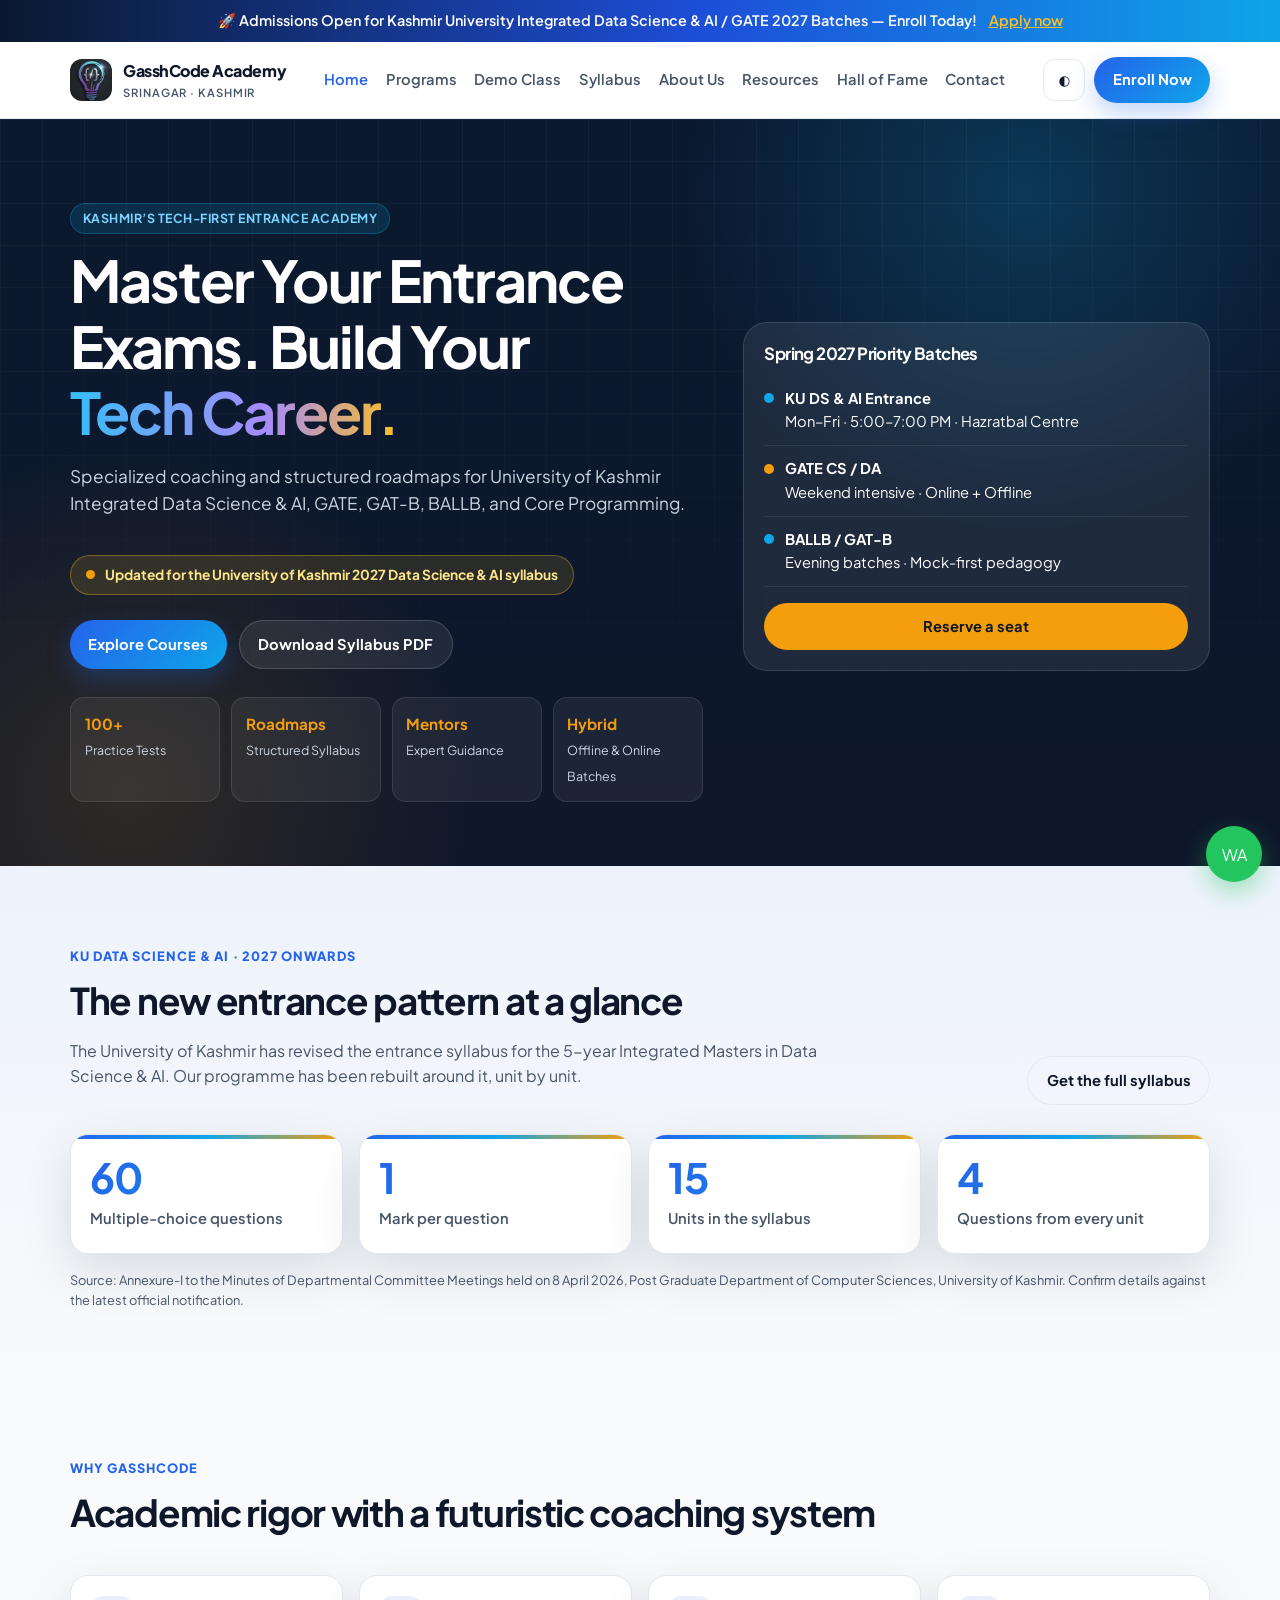
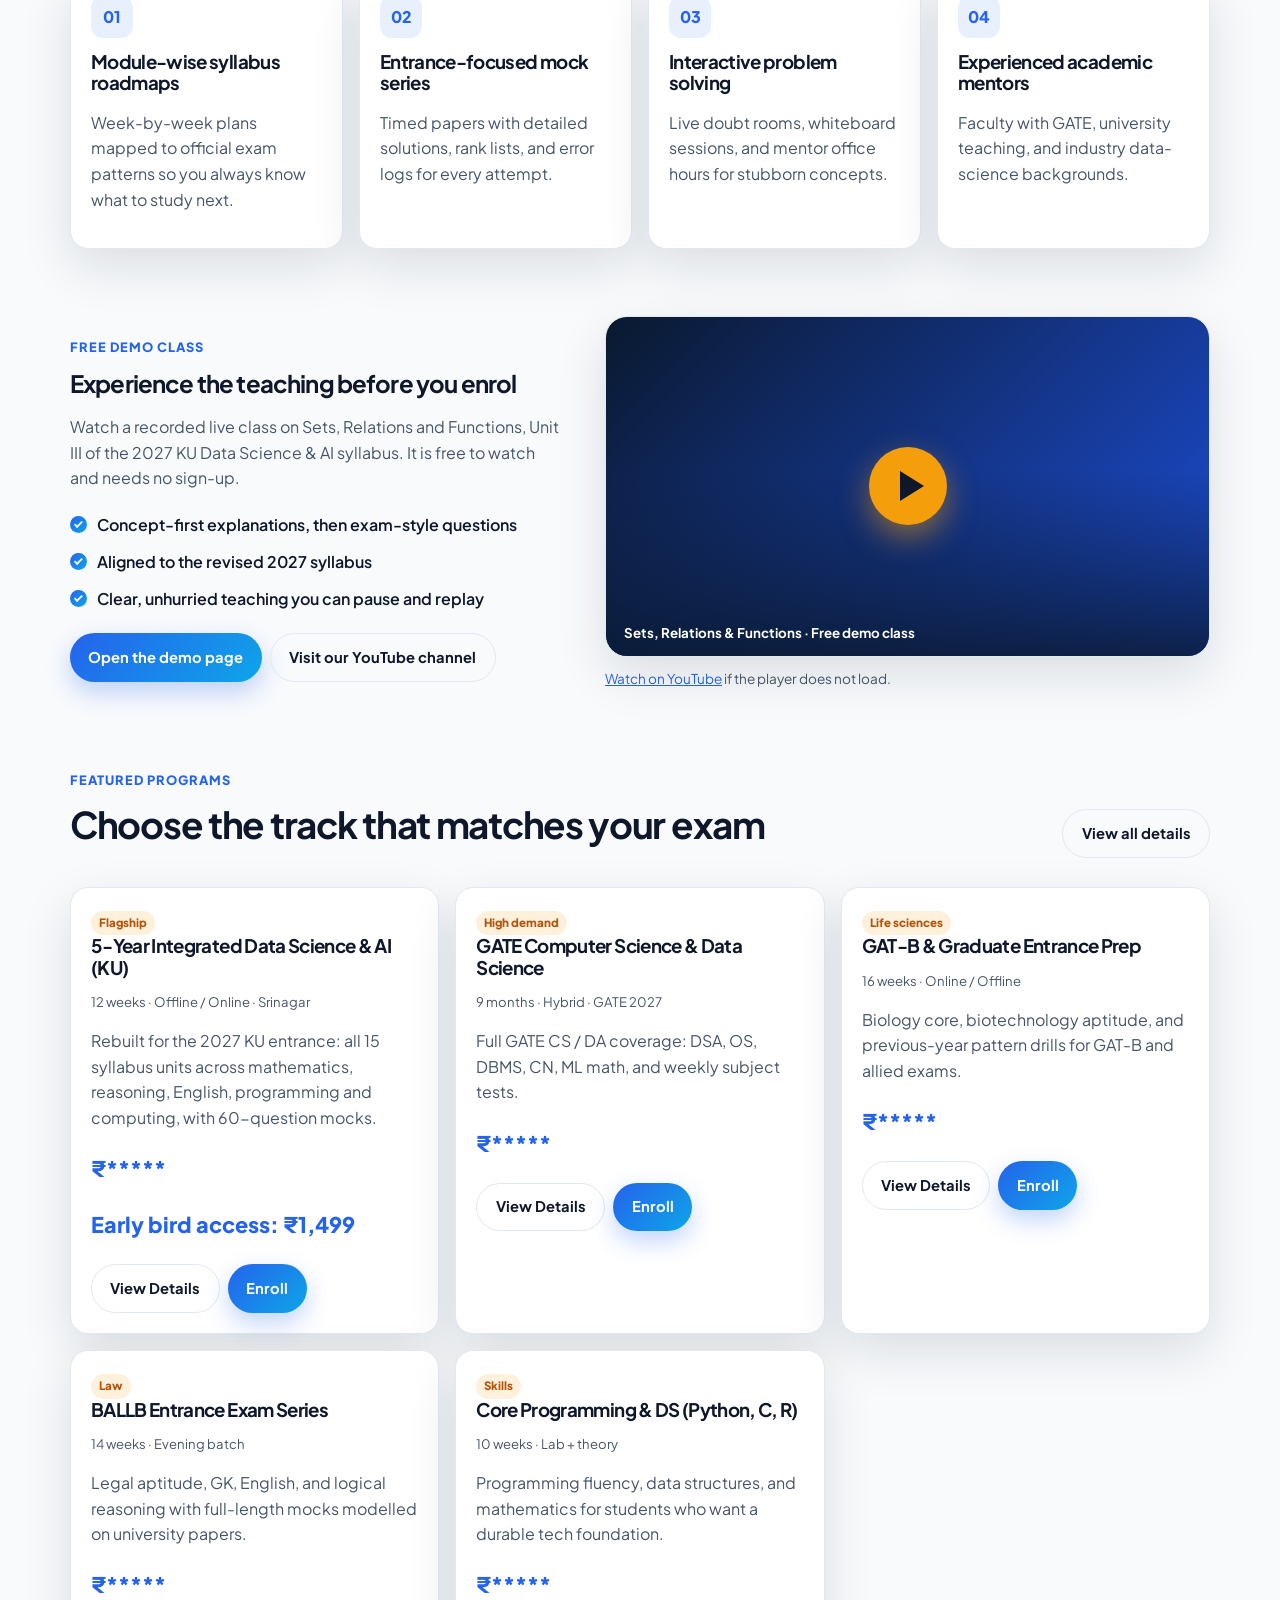
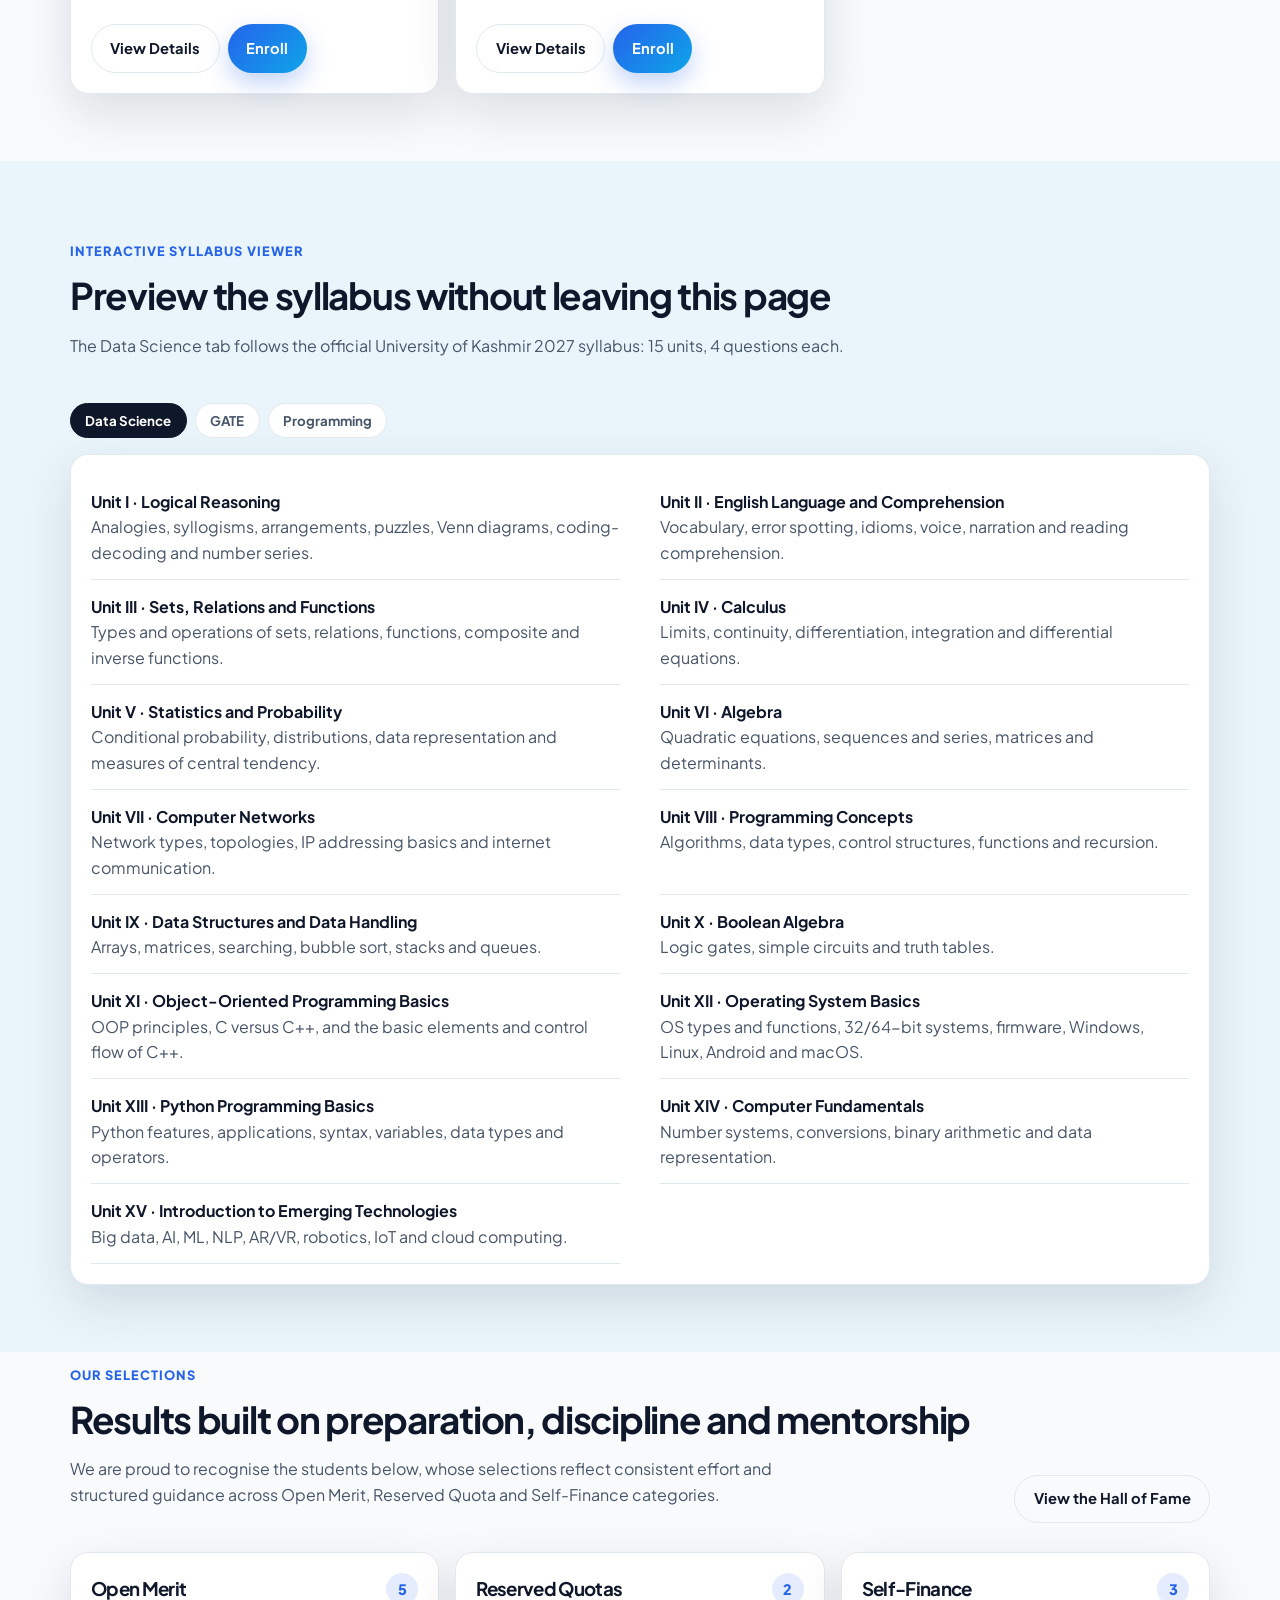
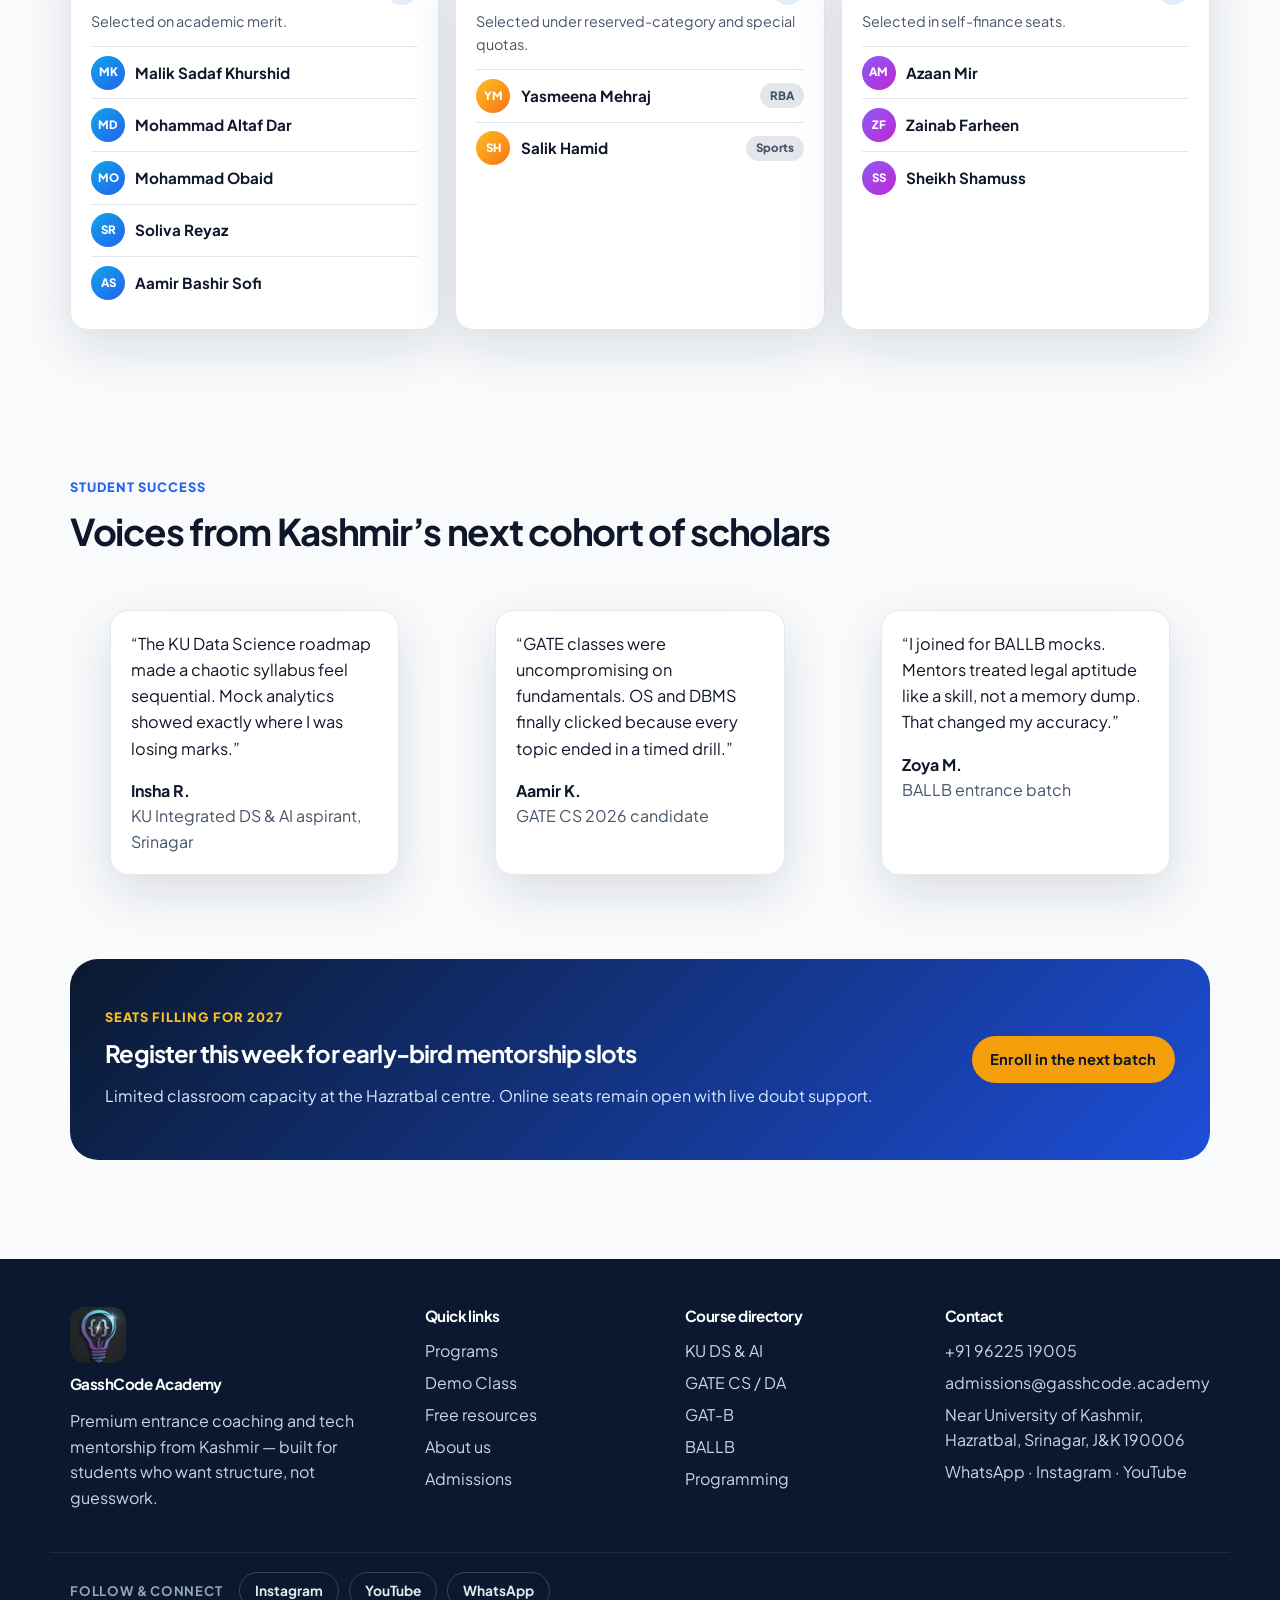
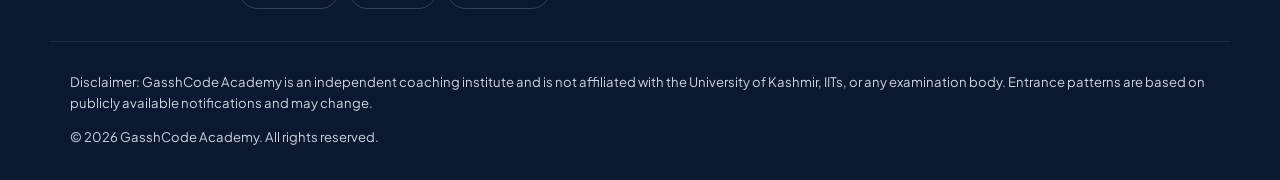
==== index.html @ 1c400973 "Add static site and Wrangler deployment config Co-authored-by: Copilot <223556219+Copilot@users.nore" ====
<!DOCTYPE html>
<html lang="en">
<head>
  <meta charset="UTF-8">
  <meta name="viewport" content="width=device-width, initial-scale=1.0">
  <title>GasshCode Academy | Kashmir Entrance Coaching & Tech Mentorship</title>
  <meta name="description" content="Premium coaching in Kashmir for University of Kashmir Integrated Data Science & AI, GATE, GAT-B, BALLB, and core programming. Mock tests, roadmaps, and expert mentorship.">
  <meta name="keywords" content="GasshCode Academy, Kashmir University Data Science AI, GATE coaching Kashmir, GAT-B, BALLB, Python, Srinagar coaching">
  <meta property="og:title" content="GasshCode Academy — Master Your Entrance Exams">
  <meta property="og:description" content="Specialized coaching and structured roadmaps for KU Integrated Data Science & AI, GATE, GAT-B, BALLB, and core programming.">
  <meta property="og:type" content="website">
  <meta property="og:image" content="assets/logo-full.jpg">
  <meta name="theme-color" content="#0F172A">
  <link rel="icon" href="assets/favicon.ico" sizes="any">
  <link rel="icon" href="assets/favicon.png" type="image/png">
  <link rel="apple-touch-icon" href="assets/apple-touch-icon.png">
  <link rel="preconnect" href="https://fonts.googleapis.com">
  <link rel="preconnect" href="https://fonts.gstatic.com" crossorigin>
  <link href="https://fonts.googleapis.com/css2?family=Plus+Jakarta+Sans:wght@400;500;600;700;800&display=swap" rel="stylesheet">
  <link rel="stylesheet" href="css/styles.css">
  <link rel="stylesheet" href="css/hall-of-fame.css">
</head>
<body>
  <a class="skip-link" href="#main">Skip to content</a>
  <div class="announce" role="status">🚀 Admissions Open for Kashmir University Integrated Data Science &amp; AI / GATE 2027 Batches — Enroll Today! <a href="contact.html">Apply now</a></div>
  <header class="header">
    <div class="nav-wrap">
      <a class="brand" href="index.html" aria-label="GasshCode Academy home">
        <img src="assets/logo.png" alt="GasshCode Academy logo — light through logic" width="42" height="42">
        <div>GasshCode Academy<span>Srinagar · Kashmir</span></div>
      </a>
      <nav class="nav" aria-label="Primary">
        <a class="active" href="index.html">Home</a>
        <a href="courses.html">Programs</a>
        <a href="demo.html">Demo Class</a>
        <a href="index.html#syllabus">Syllabus</a>
        <a href="about.html">About Us</a>
        <a href="resources.html">Resources</a>
        <a href="hall-of-fame.html">Hall of Fame</a>
        <a href="contact.html">Contact</a>
      </nav>
      <div class="nav-cta">
        <button class="icon-btn" id="theme-toggle" type="button" aria-label="Toggle dark theme">◐</button>
        <a class="btn btn-secondary" href="resources.html#mock">Free Mock Test</a>
        <a class="btn btn-primary" href="contact.html">Enroll Now</a>
        <button class="icon-btn menu-toggle" id="menu-toggle" type="button" aria-label="Open menu" aria-expanded="false">☰</button>
      </div>
    </div>
  </header>

  <main id="main">
    <section class="hero">
      <div class="container hero-grid">
        <div>
          <p class="eyebrow">Kashmir’s tech-first entrance academy</p>
          <h1>Master Your Entrance Exams. Build Your <span class="grad">Tech Career.</span></h1>
          <p class="lead">Specialized coaching and structured roadmaps for University of Kashmir Integrated Data Science &amp; AI, GATE, GAT-B, BALLB, and Core Programming.</p>
          <p class="hero-note"><span class="pulse" aria-hidden="true"></span>Updated for the University of Kashmir 2027 Data Science &amp; AI syllabus</p>
          <div class="hero-actions">
            <a class="btn btn-primary" href="courses.html">Explore Courses</a>
            <a class="btn btn-ghost" href="resources/ku-dsai-syllabus.html" data-open-lead data-syllabus-href="resources/ku-dsai-syllabus.html">Download Syllabus PDF</a>
          </div>
          <div class="stats" aria-label="Trust badges">
            <div class="stat"><strong>100+</strong><span>Practice Tests</span></div>
            <div class="stat"><strong>Roadmaps</strong><span>Structured Syllabus</span></div>
            <div class="stat"><strong>Mentors</strong><span>Expert Guidance</span></div>
            <div class="stat"><strong>Hybrid</strong><span>Offline &amp; Online Batches</span></div>
          </div>
        </div>
        <aside class="hero-card" aria-label="Upcoming batches">
          <h3>Spring 2027 Priority Batches</h3>
          <ul class="roadmap-list">
            <li><span class="dot"></span><span><strong>KU DS &amp; AI Entrance</strong><br>Mon–Fri · 5:00–7:00 PM · Hazratbal Centre</span></li>
            <li><span class="dot" style="background:#f59e0b"></span><span><strong>GATE CS / DA</strong><br>Weekend intensive · Online + Offline</span></li>
            <li><span class="dot"></span><span><strong>BALLB / GAT-B</strong><br>Evening batches · Mock-first pedagogy</span></li>
          </ul>
          <a class="btn btn-amber" href="contact.html" style="width:100%;margin-top:1rem">Reserve a seat</a>
        </aside>
      </div>
    </section>

    <section class="section pattern" id="pattern">
      <div class="container">
        <div class="section-head">
          <div>
            <p class="kicker">KU Data Science &amp; AI · 2027 onwards</p>
            <h2>The new entrance pattern at a glance</h2>
            <p class="muted" style="max-width:64ch">The University of Kashmir has revised the entrance syllabus for the 5-year Integrated Masters in Data Science &amp; AI. Our programme has been rebuilt around it, unit by unit.</p>
          </div>
          <a class="btn btn-secondary" href="resources/ku-dsai-syllabus.html" data-open-lead>Get the full syllabus</a>
        </div>
        <div class="pattern-grid">
          <div class="pattern-tile"><strong>60</strong><span>Multiple-choice questions</span></div>
          <div class="pattern-tile"><strong>1</strong><span>Mark per question</span></div>
          <div class="pattern-tile"><strong>15</strong><span>Units in the syllabus</span></div>
          <div class="pattern-tile"><strong>4</strong><span>Questions from every unit</span></div>
        </div>
        <p class="source-note">Source: Annexure-I to the Minutes of Departmental Committee Meetings held on 8 April 2026, Post Graduate Department of Computer Sciences, University of Kashmir. Confirm details against the latest official notification.</p>
      </div>
    </section>

    <section class="section" id="why">
      <div class="container">
        <div class="section-head">
          <div>
            <p class="kicker">Why GasshCode</p>
            <h2>Academic rigor with a futuristic coaching system</h2>
          </div>
        </div>
        <div class="grid-4">
          <article class="card">
            <div class="feature-icon">01</div>
            <h3>Module-wise syllabus roadmaps</h3>
            <p class="muted">Week-by-week plans mapped to official exam patterns so you always know what to study next.</p>
          </article>
          <article class="card">
            <div class="feature-icon">02</div>
            <h3>Entrance-focused mock series</h3>
            <p class="muted">Timed papers with detailed solutions, rank lists, and error logs for every attempt.</p>
          </article>
          <article class="card">
            <div class="feature-icon">03</div>
            <h3>Interactive problem solving</h3>
            <p class="muted">Live doubt rooms, whiteboard sessions, and mentor office hours for stubborn concepts.</p>
          </article>
          <article class="card">
            <div class="feature-icon">04</div>
            <h3>Experienced academic mentors</h3>
            <p class="muted">Faculty with GATE, university teaching, and industry data-science backgrounds.</p>
          </article>
        </div>
      </div>
    </section>

    <section class="section" id="demo" style="padding-top:0">
      <div class="container video-grid">
        <div>
          <p class="kicker">Free demo class</p>
          <h2>Experience the teaching before you enrol</h2>
          <p class="muted">Watch a recorded live class on Sets, Relations and Functions, Unit III of the 2027 KU Data Science &amp; AI syllabus. It is free to watch and needs no sign-up.</p>
          <ul class="check-list">
            <li>Concept-first explanations, then exam-style questions</li>
            <li>Aligned to the revised 2027 syllabus</li>
            <li>Clear, unhurried teaching you can pause and replay</li>
          </ul>
          <div class="card-actions">
            <a class="btn btn-primary" href="demo.html">Open the demo page</a>
            <a class="btn btn-secondary" href="https://www.youtube.com/@GASSHCODE" target="_blank" rel="noopener noreferrer">Visit our YouTube channel</a>
          </div>
        </div>
        <div>
          <button class="yt-facade" type="button" data-yt-id="zGjK6Fe2YcE" aria-label="Play demo class video: Sets, Relations and Functions">
            <img src="https://i.ytimg.com/vi/zGjK6Fe2YcE/hqdefault.jpg" alt="" loading="lazy" width="480" height="360" onerror="this.remove()">
            <span class="yt-play" aria-hidden="true"></span>
            <span class="yt-caption">Sets, Relations &amp; Functions · Free demo class</span>
          </button>
          <p class="muted demo-fallback"><a href="https://www.youtube.com/watch?v=zGjK6Fe2YcE" target="_blank" rel="noopener noreferrer">Watch on YouTube</a> if the player does not load.</p>
        </div>
      </div>
    </section>

    <section class="section" id="programs" style="padding-top:0">
      <div class="container">
        <div class="section-head">
          <div>
            <p class="kicker">Featured programs</p>
            <h2>Choose the track that matches your exam</h2>
          </div>
          <a class="btn btn-secondary" href="courses.html">View all details</a>
        </div>
        <div class="course-grid">
          <article class="card">
            <span class="badge">Flagship</span>
            <h3>5-Year Integrated Data Science &amp; AI (KU)</h3>
            <div class="meta-row">12 weeks · Offline / Online · Srinagar</div>
            <p class="muted">Rebuilt for the 2027 KU entrance: all 15 syllabus units across mathematics, reasoning, English, programming and computing, with 60-question mocks.</p>
            <p class="price">₹*****</p>
            <p class="price">Early bird access: ₹1,499</p>
            <div class="card-actions">
              <a class="btn btn-secondary" href="courses.html#ku-dsai">View Details</a>
              <a class="btn btn-primary" href="contact.html">Enroll</a>
            </div>
          </article>
          <article class="card">
            <span class="badge">High demand</span>
            <h3>GATE Computer Science &amp; Data Science</h3>
            <div class="meta-row">9 months · Hybrid · GATE 2027</div>
            <p class="muted">Full GATE CS / DA coverage: DSA, OS, DBMS, CN, ML math, and weekly subject tests.</p>
            <p class="price">₹*****</p>
            <div class="card-actions">
              <a class="btn btn-secondary" href="courses.html#gate">View Details</a>
              <a class="btn btn-primary" href="contact.html">Enroll</a>
            </div>
          </article>
          <article class="card">
            <span class="badge">Life sciences</span>
            <h3>GAT-B &amp; Graduate Entrance Prep</h3>
            <div class="meta-row">16 weeks · Online / Offline</div>
            <p class="muted">Biology core, biotechnology aptitude, and previous-year pattern drills for GAT-B and allied exams.</p>
            <p class="price">₹*****</p>
            <div class="card-actions">
              <a class="btn btn-secondary" href="courses.html#gatb">View Details</a>
              <a class="btn btn-primary" href="contact.html">Enroll</a>
            </div>
          </article>
          <article class="card">
            <span class="badge">Law</span>
            <h3>BALLB Entrance Exam Series</h3>
            <div class="meta-row">14 weeks · Evening batch</div>
            <p class="muted">Legal aptitude, GK, English, and logical reasoning with full-length mocks modelled on university papers.</p>
            <p class="price">₹*****</p>
            <div class="card-actions">
              <a class="btn btn-secondary" href="courses.html#ballb">View Details</a>
              <a class="btn btn-primary" href="contact.html">Enroll</a>
            </div>
          </article>
          <article class="card">
            <span class="badge">Skills</span>
            <h3>Core Programming &amp; DS (Python, C, R)</h3>
            <div class="meta-row">10 weeks · Lab + theory</div>
            <p class="muted">Programming fluency, data structures, and mathematics for students who want a durable tech foundation.</p>
            <p class="price">₹*****</p>
            <div class="card-actions">
              <a class="btn btn-secondary" href="courses.html#programming">View Details</a>
              <a class="btn btn-primary" href="contact.html">Enroll</a>
            </div>
          </article>
        </div>
      </div>
    </section>

    <section class="section" id="syllabus" style="background:color-mix(in srgb, var(--cyan) 6%, var(--bg))">
      <div class="container">
        <div class="section-head">
          <div>
            <p class="kicker">Interactive syllabus viewer</p>
            <h2>Preview the syllabus without leaving this page</h2>
            <p class="muted">The Data Science tab follows the official University of Kashmir 2027 syllabus: 15 units, 4 questions each.</p>
          </div>
        </div>
        <div class="tabs" role="tablist" data-group="home-syllabus" aria-label="Syllabus filters">
          <button class="tab" type="button" role="tab" aria-selected="true" aria-controls="panel-ds">Data Science</button>
          <button class="tab" type="button" role="tab" aria-selected="false" aria-controls="panel-gate">GATE</button>
          <button class="tab" type="button" role="tab" aria-selected="false" aria-controls="panel-prog">Programming</button>
        </div>
        <div class="card">
          <div id="panel-ds" class="syllabus-panel units-2col active" data-panel-group="home-syllabus">
            <div class="module"><strong>Unit I · Logical Reasoning</strong><span class="muted">Analogies, syllogisms, arrangements, puzzles, Venn diagrams, coding-decoding and number series.</span></div>
            <div class="module"><strong>Unit II · English Language and Comprehension</strong><span class="muted">Vocabulary, error spotting, idioms, voice, narration and reading comprehension.</span></div>
            <div class="module"><strong>Unit III · Sets, Relations and Functions</strong><span class="muted">Types and operations of sets, relations, functions, composite and inverse functions.</span></div>
            <div class="module"><strong>Unit IV · Calculus</strong><span class="muted">Limits, continuity, differentiation, integration and differential equations.</span></div>
            <div class="module"><strong>Unit V · Statistics and Probability</strong><span class="muted">Conditional probability, distributions, data representation and measures of central tendency.</span></div>
            <div class="module"><strong>Unit VI · Algebra</strong><span class="muted">Quadratic equations, sequences and series, matrices and determinants.</span></div>
            <div class="module"><strong>Unit VII · Computer Networks</strong><span class="muted">Network types, topologies, IP addressing basics and internet communication.</span></div>
            <div class="module"><strong>Unit VIII · Programming Concepts</strong><span class="muted">Algorithms, data types, control structures, functions and recursion.</span></div>
            <div class="module"><strong>Unit IX · Data Structures and Data Handling</strong><span class="muted">Arrays, matrices, searching, bubble sort, stacks and queues.</span></div>
            <div class="module"><strong>Unit X · Boolean Algebra</strong><span class="muted">Logic gates, simple circuits and truth tables.</span></div>
            <div class="module"><strong>Unit XI · Object-Oriented Programming Basics</strong><span class="muted">OOP principles, C versus C++, and the basic elements and control flow of C++.</span></div>
            <div class="module"><strong>Unit XII · Operating System Basics</strong><span class="muted">OS types and functions, 32/64-bit systems, firmware, Windows, Linux, Android and macOS.</span></div>
            <div class="module"><strong>Unit XIII · Python Programming Basics</strong><span class="muted">Python features, applications, syntax, variables, data types and operators.</span></div>
            <div class="module"><strong>Unit XIV · Computer Fundamentals</strong><span class="muted">Number systems, conversions, binary arithmetic and data representation.</span></div>
            <div class="module"><strong>Unit XV · Introduction to Emerging Technologies</strong><span class="muted">Big data, AI, ML, NLP, AR/VR, robotics, IoT and cloud computing.</span></div>
          </div>
          <div id="panel-gate" class="syllabus-panel" data-panel-group="home-syllabus">
            <div class="module"><strong>Engineering mathematics</strong><span class="muted">Linear algebra, calculus, probability, discrete mathematics.</span></div>
            <div class="module"><strong>Core CS</strong><span class="muted">DSA, algorithms, OS, DBMS, computer networks, TOC, COA.</span></div>
            <div class="module"><strong>Data science track</strong><span class="muted">ML foundations, Python, statistics for GATE DA.</span></div>
            <div class="module"><strong>Test cadence</strong><span class="muted">Weekly subject tests + monthly full-length GATE mocks.</span></div>
          </div>
          <div id="panel-prog" class="syllabus-panel" data-panel-group="home-syllabus">
            <div class="module"><strong>Python &amp; R</strong><span class="muted">Syntax, data frames, visualization, and scripting habits.</span></div>
            <div class="module"><strong>C &amp; memory model</strong><span class="muted">Pointers, arrays, structs, and debugging discipline.</span></div>
            <div class="module"><strong>Data structures</strong><span class="muted">Arrays, linked lists, stacks, queues, trees, hashing, graphs.</span></div>
            <div class="module"><strong>Mathematics for coding</strong><span class="muted">Complexity, combinatorics, and problem-pattern recognition.</span></div>
          </div>
        </div>
      </div>
    </section>

    <section class="section" id="selections" style="padding-top:0">
      <div class="container">
        <div class="section-head">
          <div>
            <p class="kicker">Our selections</p>
            <h2>Results built on preparation, discipline and mentorship</h2>
            <p class="muted" style="max-width:62ch">We are proud to recognise the students below, whose selections reflect consistent effort and structured guidance across Open Merit, Reserved Quota and Self-Finance categories.</p>
          </div>
          <a class="btn btn-secondary" href="hall-of-fame.html">View the Hall of Fame</a>
        </div>
        <div class="grid-3">
          <article class="card sel-group">
            <div class="sel-head"><h3>Open Merit</h3><span class="sel-count">5</span></div>
            <p class="muted">Selected on academic merit.</p>
            <ul class="sel-list">
              <li class="sel-item"><span class="hof-avatar hof-open sel-avatar" aria-hidden="true">MK</span><span class="sel-name">Malik Sadaf Khurshid</span></li>
              <li class="sel-item"><span class="hof-avatar hof-open sel-avatar" aria-hidden="true">MD</span><span class="sel-name">Mohammad Altaf Dar</span></li>
              <li class="sel-item"><span class="hof-avatar hof-open sel-avatar" aria-hidden="true">MO</span><span class="sel-name">Mohammad Obaid</span></li>
              <li class="sel-item"><span class="hof-avatar hof-open sel-avatar" aria-hidden="true">SR</span><span class="sel-name">Soliva Reyaz</span></li>
              <li class="sel-item"><span class="hof-avatar hof-open sel-avatar" aria-hidden="true">AS</span><span class="sel-name">Aamir Bashir Sofi</span></li>
            </ul>
          </article>
          <article class="card sel-group">
            <div class="sel-head"><h3>Reserved Quotas</h3><span class="sel-count">2</span></div>
            <p class="muted">Selected under reserved-category and special quotas.</p>
            <ul class="sel-list">
              <li class="sel-item"><span class="hof-avatar hof-reserved sel-avatar" aria-hidden="true">YM</span><span class="sel-name">Yasmeena Mehraj</span><span class="hof-badge hof-badge-quota">RBA</span></li>
              <li class="sel-item"><span class="hof-avatar hof-reserved sel-avatar" aria-hidden="true">SH</span><span class="sel-name">Salik Hamid</span><span class="hof-badge hof-badge-quota">Sports</span></li>
            </ul>
          </article>
          <article class="card sel-group">
            <div class="sel-head"><h3>Self-Finance</h3><span class="sel-count">3</span></div>
            <p class="muted">Selected in self-finance seats.</p>
            <ul class="sel-list">
              <li class="sel-item"><span class="hof-avatar hof-self sel-avatar" aria-hidden="true">AM</span><span class="sel-name">Azaan Mir</span></li>
              <li class="sel-item"><span class="hof-avatar hof-self sel-avatar" aria-hidden="true">ZF</span><span class="sel-name">Zainab Farheen</span></li>
              <li class="sel-item"><span class="hof-avatar hof-self sel-avatar" aria-hidden="true">SS</span><span class="sel-name">Sheikh Shamuss</span></li>
            </ul>
          </article>
        </div>
      </div>
    </section>

    <section class="section">
      <div class="container">
        <div class="section-head">
          <div>
            <p class="kicker">Student success</p>
            <h2>Voices from Kashmir’s next cohort of scholars</h2>
          </div>
        </div>
        <div class="grid-3">
          <blockquote class="card testimonial">
            <p class="quote">“The KU Data Science roadmap made a chaotic syllabus feel sequential. Mock analytics showed exactly where I was losing marks.”</p>
            <footer><strong>Insha R.</strong><div class="muted">KU Integrated DS &amp; AI aspirant, Srinagar</div></footer>
          </blockquote>
          <blockquote class="card testimonial">
            <p class="quote">“GATE classes were uncompromising on fundamentals. OS and DBMS finally clicked because every topic ended in a timed drill.”</p>
            <footer><strong>Aamir K.</strong><div class="muted">GATE CS 2026 candidate</div></footer>
          </blockquote>
          <blockquote class="card testimonial">
            <p class="quote">“I joined for BALLB mocks. Mentors treated legal aptitude like a skill, not a memory dump. That changed my accuracy.”</p>
            <footer><strong>Zoya M.</strong><div class="muted">BALLB entrance batch</div></footer>
          </blockquote>
        </div>
      </div>
    </section>

    <section class="section" style="padding-top:0">
      <div class="container">
        <div class="cta-banner">
          <div>
            <p class="kicker" style="color:#fbbf24">Seats filling for 2027</p>
            <h2>Register this week for early-bird mentorship slots</h2>
            <p class="muted" style="color:#dbeafe">Limited classroom capacity at the Hazratbal centre. Online seats remain open with live doubt support.</p>
          </div>
          <a class="btn btn-amber" href="contact.html">Enroll in the next batch</a>
        </div>
      </div>
    </section>
  </main>

  <footer class="footer">
    <div class="container footer-grid">
      <div>
        <img class="footer-logo" src="assets/logo.png" alt="GasshCode Academy logo" width="56" height="56">
        <h3>GasshCode Academy</h3>
        <p>Premium entrance coaching and tech mentorship from Kashmir — built for students who want structure, not guesswork.</p>
      </div>
      <div>
        <h3>Quick links</h3>
        <ul>
          <li><a href="courses.html">Programs</a></li><li><a href="demo.html">Demo Class</a></li>
          <li><a href="resources.html">Free resources</a></li>
          <li><a href="about.html">About us</a></li>
          <li><a href="contact.html">Admissions</a></li>
        </ul>
      </div>
      <div>
        <h3>Course directory</h3>
        <ul>
          <li><a href="courses.html#ku-dsai">KU DS &amp; AI</a></li>
          <li><a href="courses.html#gate">GATE CS / DA</a></li>
          <li><a href="courses.html#gatb">GAT-B</a></li>
          <li><a href="courses.html#ballb">BALLB</a></li>
          <li><a href="courses.html#programming">Programming</a></li>
        </ul>
      </div>
      <div>
        <h3>Contact</h3>
        <ul>
          <li><a href="tel:+919622519005">+91 96225 19005</a></li>
          <li><a href="mailto:admissions@gasshcode.academy">admissions@gasshcode.academy</a></li>
          <li>Near University of Kashmir, Hazratbal, Srinagar, J&amp;K 190006</li>
          <li><a href="https://wa.me/919622519005?text=Hi%20GasshCode%20Academy%2C%20I%20want%20to%20enquire%20about%20admissions" rel="noopener noreferrer">WhatsApp</a> · <a href="https://www.instagram.com/gaashcode_academy" target="_blank" rel="noopener noreferrer">Instagram</a> · <a href="https://www.youtube.com/@GASSHCODE" target="_blank" rel="noopener noreferrer">YouTube</a></li>
        </ul>
      </div>
    </div>
    <div class="container social-row" aria-label="GasshCode Academy on social media">
      <span class="social-label">Follow &amp; connect</span>
      <a class="social-link" href="https://www.instagram.com/gaashcode_academy" target="_blank" rel="noopener noreferrer">Instagram</a>
      <a class="social-link" href="https://www.youtube.com/@GASSHCODE" target="_blank" rel="noopener noreferrer">YouTube</a>
      <a class="social-link" href="https://wa.me/919622519005?text=Hi%20GasshCode%20Academy%2C%20I%20want%20to%20enquire%20about%20admissions" target="_blank" rel="noopener noreferrer">WhatsApp</a>
    </div>
    <div class="container legal">
      <p>Disclaimer: GasshCode Academy is an independent coaching institute and is not affiliated with the University of Kashmir, IITs, or any examination body. Entrance patterns are based on publicly available notifications and may change.</p>
      <p>© <span id="year"></span> GasshCode Academy. All rights reserved.</p>
    </div>
  </footer>

  <a class="wa-float" href="https://wa.me/919622519005?text=Hi%20GasshCode%20Academy%2C%20I%20want%20to%20enquire%20about%20admissions" target="_blank" rel="noopener noreferrer" aria-label="Chat on WhatsApp">WA</a>

  <div class="drawer" id="mobile-drawer" aria-hidden="true">
    <div class="drawer-panel" role="dialog" aria-label="Mobile navigation">
      <button class="icon-btn" id="drawer-close" type="button" aria-label="Close menu">✕</button>
      <a href="index.html">Home</a>
      <a href="courses.html">Programs</a>
      <a href="demo.html">Demo Class</a>
      <a href="index.html#syllabus">Syllabus</a>
      <a href="about.html">About Us</a>
      <a href="resources.html">Resources</a>
      <a href="hall-of-fame.html">Hall of Fame</a>
      <a href="contact.html">Contact</a>
      <a class="btn btn-secondary" href="resources.html#mock">Free Mock Test</a>
      <a class="btn btn-primary" href="contact.html">Enroll Now</a>
    </div>
  </div>

  <div class="modal" id="lead-modal" aria-hidden="true" role="dialog" aria-labelledby="lead-title">
    <div class="modal-card">
      <button class="close" id="modal-close" type="button" aria-label="Close lead form">×</button>
      <h2 id="lead-title">Get Free KU Data Science &amp; AI Entrance Study Guide</h2>
      <p class="muted">Share your details and we will send the syllabus roadmap plus a sample mock paper.</p>
      <form class="form" id="lead-form" data-validate-form>
        <div>
          <label for="lead-name">Name</label>
          <input id="lead-name" name="name" data-validate="text" autocomplete="name">
          <div class="error" data-error-for="lead-name"></div>
        </div>
        <div>
          <label for="lead-email">Email</label>
          <input id="lead-email" name="email" data-validate="email" autocomplete="email">
          <div class="error" data-error-for="lead-email"></div>
        </div>
        <div>
          <label for="lead-phone">WhatsApp number</label>
          <input id="lead-phone" name="phone" data-validate="phone" inputmode="tel" placeholder="9876543210">
          <div class="error" data-error-for="lead-phone"></div>
        </div>
        <button class="btn btn-primary" type="submit">Send my study guide</button>
        <p class="success-msg">Guide unlocked. Opening the syllabus next…</p>
      </form>
    </div>
  </div>
  <script src="js/main.js"></script>
</body>
</html>
---- css/styles.css ----
:root {
  --navy: #0f172a;
  --navy-deep: #0a192f;
  --navy-soft: #1e293b;
  --blue: #2563eb;
  --cyan: #0ea5e9;
  --amber: #f59e0b;
  --amber-soft: #fbbf24;
  --bg: #f8fafc;
  --bg-elevated: #ffffff;
  --text: #0f172a;
  --muted: #475569;
  --line: #e2e8f0;
  --success: #059669;
  --danger: #dc2626;
  --shadow: 0 18px 50px rgba(15, 23, 42, 0.12);
  --radius: 18px;
  --header-h: 76px;
  --announce-h: 42px;
  --font: "Plus Jakarta Sans", "Outfit", system-ui, sans-serif;
  --max: 1180px;
}

[data-theme="dark"] {
  --bg: #0b1220;
  --bg-elevated: #111827;
  --text: #f1f5f9;
  --muted: #94a3b8;
  --line: #1e293b;
  --shadow: 0 18px 50px rgba(0, 0, 0, 0.35);
}

*,
*::before,
*::after {
  box-sizing: border-box;
}

html {
  scroll-behavior: smooth;
}

body {
  margin: 0;
  font-family: var(--font);
  background: var(--bg);
  color: var(--text);
  line-height: 1.6;
}

img,
svg {
  max-width: 100%;
  display: block;
}

a {
  color: inherit;
  text-decoration: none;
}

button,
input,
select,
textarea {
  font-family: inherit;
}

.skip-link {
  position: absolute;
  left: -999px;
  top: 0;
  background: var(--amber);
  color: #0f172a;
  padding: 0.6rem 1rem;
  z-index: 10000;
}

.skip-link:focus {
  left: 1rem;
  top: 1rem;
}

.announce {
  min-height: var(--announce-h);
  background: linear-gradient(90deg, #0a192f, #1d4ed8 55%, #0ea5e9);
  color: #fff;
  display: flex;
  align-items: center;
  justify-content: center;
  gap: 0.75rem;
  font-size: 0.9rem;
  font-weight: 600;
  padding: 0.45rem 1rem;
  text-align: center;
}

.announce a {
  color: #fbbf24;
  text-decoration: underline;
}

.header {
  position: sticky;
  top: 0;
  z-index: 50;
  background: color-mix(in srgb, var(--bg-elevated) 88%, transparent);
  backdrop-filter: blur(16px);
  border-bottom: 1px solid var(--line);
}

.nav-wrap {
  max-width: var(--max);
  margin: 0 auto;
  min-height: var(--header-h);
  display: flex;
  align-items: center;
  justify-content: space-between;
  gap: 1rem;
  padding: 0 1.25rem;
}

.brand {
  display: flex;
  align-items: center;
  gap: 0.7rem;
  font-weight: 800;
  letter-spacing: -0.03em;
}

.brand img {
  width: 42px;
  height: 42px;
}

.brand span {
  display: block;
  font-size: 0.7rem;
  font-weight: 600;
  color: var(--muted);
  letter-spacing: 0.08em;
  text-transform: uppercase;
}

.nav {
  display: flex;
  align-items: center;
  gap: 1.1rem;
}

.nav a {
  font-size: 0.92rem;
  font-weight: 600;
  color: var(--muted);
}

.nav a:hover,
.nav a.active {
  color: var(--blue);
}

.nav-cta {
  display: flex;
  align-items: center;
  gap: 0.55rem;
}

.btn {
  display: inline-flex;
  align-items: center;
  justify-content: center;
  gap: 0.4rem;
  border: 0;
  cursor: pointer;
  border-radius: 999px;
  padding: 0.72rem 1.15rem;
  font-weight: 700;
  font-size: 0.92rem;
  transition: transform 0.15s ease, box-shadow 0.15s ease, background 0.15s ease;
}

.btn:hover {
  transform: translateY(-1px);
}

.btn-primary {
  background: linear-gradient(135deg, var(--blue), var(--cyan));
  color: #fff;
  box-shadow: 0 10px 24px rgba(37, 99, 235, 0.28);
}

.btn-secondary {
  background: transparent;
  color: var(--text);
  border: 1px solid var(--line);
}

.btn-amber {
  background: var(--amber);
  color: #0f172a;
}

.btn-ghost {
  background: rgba(255, 255, 255, 0.08);
  color: #fff;
  border: 1px solid rgba(255, 255, 255, 0.16);
}

.icon-btn {
  width: 42px;
  height: 42px;
  border-radius: 12px;
  border: 1px solid var(--line);
  background: var(--bg-elevated);
  color: var(--text);
  cursor: pointer;
}

.menu-toggle {
  display: none;
}

.container {
  max-width: var(--max);
  margin: 0 auto;
  padding: 0 1.25rem;
}

.hero {
  position: relative;
  overflow: hidden;
  background:
    radial-gradient(circle at 80% 10%, rgba(14, 165, 233, 0.22), transparent 28%),
    radial-gradient(circle at 10% 90%, rgba(245, 158, 11, 0.14), transparent 26%),
    linear-gradient(180deg, var(--navy-deep), var(--navy));
  color: #fff;
  padding: 4.5rem 0 4rem;
}

.hero::before {
  content: "";
  position: absolute;
  inset: 0;
  background-image:
    linear-gradient(rgba(255, 255, 255, 0.04) 1px, transparent 1px),
    linear-gradient(90deg, rgba(255, 255, 255, 0.04) 1px, transparent 1px);
  background-size: 42px 42px;
  mask-image: linear-gradient(180deg, #000, transparent 90%);
}

.hero-grid {
  position: relative;
  display: grid;
  grid-template-columns: 1.15fr 0.85fr;
  gap: 2.5rem;
  align-items: center;
}

.eyebrow {
  display: inline-flex;
  align-items: center;
  gap: 0.45rem;
  background: rgba(14, 165, 233, 0.15);
  color: #7dd3fc;
  border: 1px solid rgba(14, 165, 233, 0.3);
  border-radius: 999px;
  padding: 0.28rem 0.75rem;
  font-size: 0.78rem;
  font-weight: 700;
  letter-spacing: 0.04em;
  text-transform: uppercase;
}

h1,
h2,
h3 {
  line-height: 1.15;
  letter-spacing: -0.035em;
  margin: 0 0 0.8rem;
}

h1 {
  font-size: clamp(2.1rem, 4.5vw, 3.6rem);
  max-width: 14ch;
}

.lead {
  color: #cbd5e1;
  font-size: 1.08rem;
  max-width: 52ch;
}

.hero-actions {
  display: flex;
  flex-wrap: wrap;
  gap: 0.75rem;
  margin: 1.6rem 0 1.8rem;
}

.stats {
  display: grid;
  grid-template-columns: repeat(4, 1fr);
  gap: 0.7rem;
}

.stat {
  background: rgba(255, 255, 255, 0.06);
  border: 1px solid rgba(255, 255, 255, 0.1);
  border-radius: 14px;
  padding: 0.85rem;
}

.stat strong {
  display: block;
  color: var(--amber);
  font-size: 0.95rem;
}

.stat span {
  font-size: 0.78rem;
  color: #cbd5e1;
}

.hero-card {
  background: rgba(255, 255, 255, 0.08);
  border: 1px solid rgba(255, 255, 255, 0.12);
  border-radius: 24px;
  padding: 1.3rem;
  backdrop-filter: blur(10px);
}

.hero-card h3 {
  font-size: 1.05rem;
}

.roadmap-list {
  list-style: none;
  margin: 0;
  padding: 0;
}

.roadmap-list li {
  display: flex;
  gap: 0.7rem;
  padding: 0.7rem 0;
  border-bottom: 1px solid rgba(255, 255, 255, 0.08);
  font-size: 0.92rem;
}

.dot {
  width: 10px;
  height: 10px;
  margin-top: 0.4rem;
  border-radius: 50%;
  background: var(--cyan);
  flex-shrink: 0;
}

.section {
  padding: 4.2rem 0;
}

.section-head {
  display: flex;
  justify-content: space-between;
  align-items: end;
  gap: 1rem;
  margin-bottom: 1.8rem;
}

.kicker {
  color: var(--blue);
  font-weight: 800;
  font-size: 0.8rem;
  letter-spacing: 0.08em;
  text-transform: uppercase;
}

.muted {
  color: var(--muted);
}

.grid-4,
.grid-3,
.grid-2,
.course-grid {
  display: grid;
  gap: 1rem;
}

.grid-4 {
  grid-template-columns: repeat(4, 1fr);
}

.grid-3 {
  grid-template-columns: repeat(3, 1fr);
}

.grid-2 {
  grid-template-columns: 1fr 1fr;
}

.course-grid {
  grid-template-columns: repeat(3, 1fr);
}

.card {
  background: var(--bg-elevated);
  border: 1px solid var(--line);
  border-radius: var(--radius);
  padding: 1.25rem;
  box-shadow: var(--shadow);
}

.feature-icon {
  width: 42px;
  height: 42px;
  border-radius: 12px;
  display: grid;
  place-items: center;
  background: rgba(37, 99, 235, 0.1);
  color: var(--blue);
  font-weight: 800;
  margin-bottom: 0.8rem;
}

.badge {
  display: inline-block;
  background: rgba(245, 158, 11, 0.14);
  color: #b45309;
  font-size: 0.72rem;
  font-weight: 800;
  padding: 0.2rem 0.5rem;
  border-radius: 999px;
}

[data-theme="dark"] .badge {
  color: var(--amber-soft);
}

.meta-row {
  display: flex;
  flex-wrap: wrap;
  gap: 0.4rem;
  margin: 0.7rem 0;
  color: var(--muted);
  font-size: 0.82rem;
}

.price {
  font-size: 1.35rem;
  font-weight: 800;
  color: var(--blue);
}

.card-actions {
  display: flex;
  gap: 0.5rem;
  margin-top: 1rem;
}

.tabs {
  display: flex;
  flex-wrap: wrap;
  gap: 0.5rem;
  margin-bottom: 1rem;
}

.tab {
  border: 1px solid var(--line);
  background: var(--bg-elevated);
  color: var(--muted);
  border-radius: 999px;
  padding: 0.5rem 0.9rem;
  font-weight: 700;
  cursor: pointer;
}

.tab[aria-selected="true"] {
  background: var(--navy);
  color: #fff;
  border-color: var(--navy);
}

.syllabus-panel {
  display: none;
}

.syllabus-panel.active {
  display: block;
}

.module {
  border-bottom: 1px solid var(--line);
  padding: 0.85rem 0;
}

.module strong {
  display: block;
}

.testimonial {
  min-height: 180px;
}

.quote {
  font-size: 1.02rem;
  margin: 0 0 1rem;
}

.cta-banner {
  background: linear-gradient(135deg, #0a192f, #1d4ed8);
  color: #fff;
  border-radius: 28px;
  padding: 2.2rem;
  display: flex;
  justify-content: space-between;
  align-items: center;
  gap: 1.2rem;
}

.footer {
  background: var(--navy-deep);
  color: #cbd5e1;
  padding: 3rem 0 1.2rem;
  margin-top: 2rem;
}

.footer a:hover {
  color: #fff;
}

.footer-grid {
  display: grid;
  grid-template-columns: 1.4fr 1fr 1fr 1fr;
  gap: 1.5rem;
}

.footer h3 {
  color: #fff;
  font-size: 0.95rem;
}

.footer ul {
  list-style: none;
  margin: 0;
  padding: 0;
}

.footer li {
  margin: 0.4rem 0;
}

.legal {
  border-top: 1px solid rgba(255, 255, 255, 0.08);
  margin-top: 2rem;
  padding-top: 1rem;
  font-size: 0.82rem;
}

.wa-float {
  position: fixed;
  right: 1.1rem;
  bottom: 1.1rem;
  z-index: 60;
  width: 56px;
  height: 56px;
  border-radius: 50%;
  background: #22c55e;
  color: #fff;
  display: grid;
  place-items: center;
  box-shadow: 0 10px 25px rgba(34, 197, 94, 0.4);
}

.drawer {
  position: fixed;
  inset: 0;
  background: rgba(2, 6, 23, 0.55);
  z-index: 80;
  display: none;
}

.drawer.open {
  display: block;
}

.drawer-panel {
  position: absolute;
  right: 0;
  top: 0;
  height: 100%;
  width: min(320px, 88vw);
  background: var(--bg-elevated);
  padding: 1.4rem;
  display: flex;
  flex-direction: column;
  gap: 0.9rem;
}

.modal {
  position: fixed;
  inset: 0;
  background: rgba(2, 6, 23, 0.6);
  z-index: 90;
  display: none;
  place-items: center;
  padding: 1rem;
}

.modal.open {
  display: grid;
}

.modal-card {
  width: min(520px, 100%);
  background: var(--bg-elevated);
  border-radius: 22px;
  padding: 1.5rem;
  position: relative;
}

.close {
  position: absolute;
  right: 0.8rem;
  top: 0.8rem;
  border: 0;
  background: transparent;
  font-size: 1.4rem;
  cursor: pointer;
  color: var(--muted);
}

.form {
  display: grid;
  gap: 0.8rem;
}

label {
  font-weight: 700;
  font-size: 0.86rem;
}

input,
select,
textarea {
  width: 100%;
  margin-top: 0.28rem;
  border: 1px solid var(--line);
  background: var(--bg);
  color: var(--text);
  border-radius: 12px;
  padding: 0.72rem 0.8rem;
}

.error {
  color: var(--danger);
  font-size: 0.78rem;
  min-height: 1em;
}

.page-hero {
  background: var(--navy);
  color: #fff;
  padding: 3.2rem 0 2.4rem;
}

.accordion details {
  background: var(--bg-elevated);
  border: 1px solid var(--line);
  border-radius: 14px;
  padding: 0.85rem 1rem;
  margin-bottom: 0.7rem;
}

.accordion summary {
  cursor: pointer;
  font-weight: 800;
}

.resource-card {
  display: flex;
  flex-direction: column;
  gap: 0.6rem;
}

.timeline {
  display: grid;
  gap: 1rem;
}

.step {
  display: grid;
  grid-template-columns: 56px 1fr;
  gap: 1rem;
  align-items: start;
}

.step-num {
  width: 56px;
  height: 56px;
  border-radius: 16px;
  background: var(--navy);
  color: #fff;
  display: grid;
  place-items: center;
  font-weight: 800;
}

.map {
  min-height: 260px;
  border-radius: 18px;
  overflow: hidden;
  border: 1px solid var(--line);
  background:
    linear-gradient(135deg, rgba(37, 99, 235, 0.15), rgba(14, 165, 233, 0.08)),
    repeating-linear-gradient(0deg, transparent, transparent 24px, var(--line) 25px),
    repeating-linear-gradient(90deg, transparent, transparent 24px, var(--line) 25px);
  display: grid;
  place-items: center;
  text-align: center;
  padding: 1.5rem;
}

.success-msg {
  display: none;
  background: rgba(5, 150, 105, 0.12);
  color: var(--success);
  padding: 0.8rem 1rem;
  border-radius: 12px;
  font-weight: 700;
}

.success-msg.show {
  display: block;
}

@media (max-width: 980px) {
  .hero-grid,
  .grid-4,
  .grid-3,
  .course-grid,
  .footer-grid,
  .cta-banner {
    grid-template-columns: 1fr;
    display: grid;
  }

  .stats {
    grid-template-columns: 1fr 1fr;
  }

  .nav,
  .nav-cta .btn-secondary,
  .nav-cta .btn-primary {
    display: none;
  }

  .menu-toggle {
    display: inline-flex;
  }
}

@media (max-width: 640px) {
  .hero {
    padding: 3rem 0 2.4rem;
  }

  .card-actions,
  .hero-actions {
    flex-direction: column;
  }

  .section-head {
    flex-direction: column;
    align-items: start;
  }
}

.brand img {
  border-radius: 12px;
  object-fit: cover;
}

.footer-logo {
  width: 56px;
  height: 56px;
  border-radius: 14px;
  margin-bottom: 0.7rem;
}

/* Keep the nav on one line now that it has an extra link */
.nav a,
.nav-cta .btn,
.brand > div {
  white-space: nowrap;
}

@media (max-width: 1440px) {
  .nav-cta .btn-secondary {
    display: none;
  }
}

/* Eight menu links need more room: switch to the hamburger menu earlier */
@media (max-width: 1200px) {
  .nav,
  .nav-cta .btn-secondary,
  .nav-cta .btn-primary {
    display: none;
  }

  .menu-toggle {
    display: inline-flex;
  }
}

/* Social links */
.social-row {
  display: flex;
  flex-wrap: wrap;
  align-items: center;
  gap: 0.6rem;
  margin-top: 1.6rem;
  padding-top: 1.2rem;
  border-top: 1px solid rgba(255, 255, 255, 0.08);
}

.social-label {
  font-size: 0.82rem;
  font-weight: 700;
  letter-spacing: 0.06em;
  text-transform: uppercase;
  color: #94a3b8;
  margin-right: 0.4rem;
}

.social-link {
  display: inline-flex;
  align-items: center;
  border: 1px solid var(--line);
  border-radius: 999px;
  padding: 0.4rem 0.95rem;
  font-size: 0.86rem;
  font-weight: 700;
  transition: background 0.15s ease, border-color 0.15s ease, color 0.15s ease;
}

.footer .social-link {
  border-color: rgba(255, 255, 255, 0.18);
  color: #e2e8f0;
}

.footer .social-link:hover {
  background: rgba(14, 165, 233, 0.18);
  border-color: var(--cyan);
}

.social-inline {
  display: flex;
  flex-wrap: wrap;
  gap: 0.5rem;
  margin-top: 0.8rem;
}

.social-inline .social-link:hover {
  border-color: var(--cyan);
  color: var(--blue);
}

/* ===== Polish: hero, pattern tiles, video, units, motion ===== */
h1 .grad {
  background: linear-gradient(90deg, #38bdf8, #a78bfa 60%, #fbbf24);
  -webkit-background-clip: text;
  background-clip: text;
  color: transparent;
}

.hero-note {
  display: inline-flex;
  align-items: center;
  gap: 0.6rem;
  margin: 1.2rem 0 0;
  padding: 0.5rem 0.95rem;
  border-radius: 999px;
  background: rgba(251, 191, 36, 0.12);
  border: 1px solid rgba(251, 191, 36, 0.35);
  color: #fde68a;
  font-size: 0.86rem;
  font-weight: 700;
}

.pulse {
  width: 9px;
  height: 9px;
  border-radius: 50%;
  background: var(--amber);
  box-shadow: 0 0 0 0 rgba(245, 158, 11, 0.6);
  animation: pulse 2s infinite;
  flex-shrink: 0;
}

@keyframes pulse {
  70% { box-shadow: 0 0 0 10px rgba(245, 158, 11, 0); }
  100% { box-shadow: 0 0 0 0 rgba(245, 158, 11, 0); }
}

.pattern {
  background: linear-gradient(180deg, color-mix(in srgb, var(--blue) 5%, var(--bg)), var(--bg));
}

.pattern-grid {
  display: grid;
  grid-template-columns: repeat(4, 1fr);
  gap: 1rem;
}

.pattern-tile {
  position: relative;
  overflow: hidden;
  background: var(--bg-elevated);
  border: 1px solid var(--line);
  border-radius: var(--radius);
  padding: 1.4rem 1.2rem;
  box-shadow: var(--shadow);
}

.pattern-tile::before {
  content: "";
  position: absolute;
  left: 0;
  top: 0;
  width: 100%;
  height: 4px;
  background: linear-gradient(90deg, var(--blue), var(--cyan), var(--amber));
}

.pattern-tile strong {
  display: block;
  font-size: 2.6rem;
  line-height: 1;
  letter-spacing: -0.04em;
  background: linear-gradient(135deg, var(--blue), var(--cyan));
  -webkit-background-clip: text;
  background-clip: text;
  color: transparent;
}

.pattern-tile span {
  display: block;
  margin-top: 0.5rem;
  color: var(--muted);
  font-weight: 600;
  font-size: 0.92rem;
}

.source-note {
  margin: 1rem 0 0;
  font-size: 0.8rem;
  color: var(--muted);
}

.video-grid {
  display: grid;
  grid-template-columns: 0.9fr 1.1fr;
  gap: 2.5rem;
  align-items: center;
}

.check-list {
  list-style: none;
  margin: 1rem 0 0;
  padding: 0;
}

.check-list li {
  position: relative;
  padding: 0.35rem 0 0.35rem 1.7rem;
  font-weight: 600;
}

.check-list li::before {
  content: "";
  position: absolute;
  left: 0;
  top: 0.6rem;
  width: 1.05rem;
  height: 1.05rem;
  border-radius: 50%;
  background: linear-gradient(135deg, var(--blue), var(--cyan));
}

.check-list li::after {
  content: "";
  position: absolute;
  left: 0.35rem;
  top: 0.78rem;
  width: 0.3rem;
  height: 0.55rem;
  border: solid #fff;
  border-width: 0 2px 2px 0;
  transform: rotate(45deg) scale(0.9);
}

.yt-facade {
  position: relative;
  display: block;
  width: 100%;
  aspect-ratio: 16 / 9;
  padding: 0;
  border: 1px solid var(--line);
  border-radius: 22px;
  overflow: hidden;
  cursor: pointer;
  background: linear-gradient(135deg, #0a192f, #1d4ed8);
  box-shadow: var(--shadow);
}

.yt-facade img {
  position: absolute;
  inset: 0;
  width: 100%;
  height: 100%;
  object-fit: cover;
  transition: transform 0.4s ease;
}

.yt-facade:hover img {
  transform: scale(1.04);
}

.yt-facade::after {
  content: "";
  position: absolute;
  inset: 0;
  background: linear-gradient(180deg, rgba(10, 25, 47, 0) 45%, rgba(10, 25, 47, 0.85));
}

.yt-play {
  position: absolute;
  z-index: 2;
  left: 50%;
  top: 50%;
  width: 78px;
  height: 78px;
  margin: -39px 0 0 -39px;
  border-radius: 50%;
  background: var(--amber);
  box-shadow: 0 12px 30px rgba(245, 158, 11, 0.5);
  transition: transform 0.2s ease;
}

.yt-play::before {
  content: "";
  position: absolute;
  left: 31px;
  top: 24px;
  border-style: solid;
  border-width: 15px 0 15px 24px;
  border-color: transparent transparent transparent #0f172a;
}

.yt-facade:hover .yt-play {
  transform: scale(1.08);
}

.yt-caption {
  position: absolute;
  z-index: 2;
  left: 1.1rem;
  bottom: 0.9rem;
  right: 1.1rem;
  color: #fff;
  font-weight: 700;
  text-align: left;
}

.yt-facade iframe {
  position: absolute;
  inset: 0;
  width: 100%;
  height: 100%;
  border: 0;
}

.demo-fallback {
  margin: 0.7rem 0 0;
  font-size: 0.85rem;
}

.demo-fallback a {
  color: var(--blue);
  text-decoration: underline;
}

.syllabus-panel.units-2col.active {
  display: grid;
  grid-template-columns: 1fr 1fr;
  column-gap: 2.5rem;
}

.card {
  transition: transform 0.25s ease, box-shadow 0.25s ease, border-color 0.25s ease;
}

.card:hover {
  transform: translateY(-3px);
  border-color: color-mix(in srgb, var(--cyan) 55%, var(--line));
}

.section-head h2 {
  font-size: clamp(1.6rem, 3vw, 2.3rem);
}

.btn-primary:hover {
  box-shadow: 0 14px 30px rgba(37, 99, 235, 0.38);
}

:focus-visible {
  outline: 2px solid var(--cyan);
  outline-offset: 2px;
}

/* scroll reveal (only when JS is running) */
.js-reveal .reveal:not(.in) {
  opacity: 0;
  transform: translateY(16px);
}

.reveal {
  transition: opacity 0.6s ease, transform 0.6s ease;
}

@media (max-width: 980px) {
  .pattern-grid { grid-template-columns: 1fr 1fr; }
  .video-grid { grid-template-columns: 1fr; gap: 1.5rem; }
  .syllabus-panel.units-2col.active { grid-template-columns: 1fr; }
}

@media (prefers-reduced-motion: reduce) {
  .reveal, .card, .yt-facade img, .yt-play { transition: none; }
  .pulse { animation: none; }
  .js-reveal .reveal:not(.in) { opacity: 1; transform: none; }
}

@media (max-width: 780px) {
  .grid-2 { grid-template-columns: 1fr; }
  .card { min-width: 0; }
}
---- css/hall-of-fame.css ----
/* Hall of Fame — plain CSS fallback. Works with css/styles.css variables. */
.hof-hero { display: flex; align-items: center; gap: 1.2rem; }
.hof-hero img { width: 72px; height: 72px; border-radius: 18px; object-fit: cover; flex-shrink: 0; }
.hof-hero h1 { margin-bottom: 0.4rem; }

.hof-filters { display: flex; flex-wrap: wrap; justify-content: center; gap: 0.5rem; margin-bottom: 2rem; }
.hof-filter {
  border: 1px solid var(--line); background: var(--bg-elevated); color: var(--muted);
  border-radius: 999px; padding: 0.55rem 1rem; font-weight: 700; font-size: 0.9rem; cursor: pointer;
  transition: background 0.2s ease, color 0.2s ease, border-color 0.2s ease, transform 0.15s ease;
}
.hof-filter:hover { color: var(--text); transform: translateY(-1px); }
.hof-filter:focus-visible { outline: 2px solid var(--cyan); outline-offset: 2px; }
.hof-filter.is-active { background: linear-gradient(135deg, var(--blue), var(--cyan)); color: #fff; border-color: transparent; box-shadow: 0 10px 24px rgba(37,99,235,.28); }
.hof-count { margin-left: 0.35rem; background: rgba(148,163,184,.2); border-radius: 999px; padding: 0.05rem 0.45rem; font-size: 0.75rem; }
.hof-filter.is-active .hof-count { background: rgba(255,255,255,.25); }

.hof-grid {
  list-style: none; margin: 0; padding: 0; display: grid; grid-template-columns: repeat(2, 1fr); gap: 1rem;
  transition: opacity 0.2s ease, transform 0.2s ease;
}
.hof-grid.is-fading { opacity: 0; transform: translateY(8px) scale(0.98); }

.hof-card {
  display: flex; align-items: center; gap: 1rem; padding: 1rem;
  background: var(--bg-elevated); border: 1px solid var(--line); border-radius: var(--radius); box-shadow: var(--shadow);
  transition: transform 0.25s ease, border-color 0.25s ease;
}
.hof-card:hover { transform: translateY(-3px); border-color: var(--cyan); }
.hof-card[hidden] { display: none; }
.hof-info { min-width: 0; }
.hof-info h3 { margin: 0 0 0.4rem; font-size: 1.05rem; }
.hof-info p { margin: 0; display: flex; flex-wrap: wrap; gap: 0.4rem; }

.hof-avatar {
  width: 56px; height: 56px; border-radius: 50%; flex-shrink: 0; display: grid; place-items: center;
  color: #fff; font-weight: 800; font-size: 1.05rem;
}
.hof-open { background: linear-gradient(135deg, #0ea5e9, #2563eb); }
.hof-reserved { background: linear-gradient(135deg, #fbbf24, #f97316); }
.hof-self { background: linear-gradient(135deg, #8b5cf6, #c026d3); }

.hof-badge { font-size: 0.72rem; font-weight: 800; padding: 0.2rem 0.6rem; border-radius: 999px; }
.hof-badge-open { background: rgba(14,165,233,.15); color: #0369a1; }
.hof-badge-reserved { background: rgba(245,158,11,.16); color: #b45309; }
.hof-badge-self { background: rgba(139,92,246,.15); color: #6d28d9; }
.hof-badge-quota { background: rgba(100,116,139,.18); color: var(--muted); }
[data-theme="dark"] .hof-badge-open { color: #7dd3fc; }
[data-theme="dark"] .hof-badge-reserved { color: #fcd34d; }
[data-theme="dark"] .hof-badge-self { color: #c4b5fd; }

@media (max-width: 640px) {
  .hof-grid { grid-template-columns: 1fr; }
  .hof-hero { flex-direction: column; align-items: flex-start; }
}
@media (prefers-reduced-motion: reduce) {
  .hof-grid, .hof-card, .hof-filter { transition: none; }
}

/* Compact selections block on the home page */
.sel-head { display: flex; align-items: center; justify-content: space-between; gap: 0.6rem; }
.sel-head h3 { margin: 0; }
.sel-count { min-width: 2rem; height: 2rem; display: grid; place-items: center; border-radius: 999px; background: rgba(37,99,235,.12); color: var(--blue); font-weight: 800; font-size: 0.9rem; }
.sel-group > .muted { margin: 0.3rem 0 0.8rem; font-size: 0.9rem; }
.sel-list { list-style: none; margin: 0; padding: 0; }
.sel-item { display: flex; align-items: center; gap: 0.65rem; padding: 0.55rem 0; border-top: 1px solid var(--line); }
.sel-avatar { width: 34px; height: 34px; font-size: 0.72rem; }
.sel-name { font-weight: 700; font-size: 0.95rem; min-width: 0; }
.sel-item .hof-badge { margin-left: auto; }
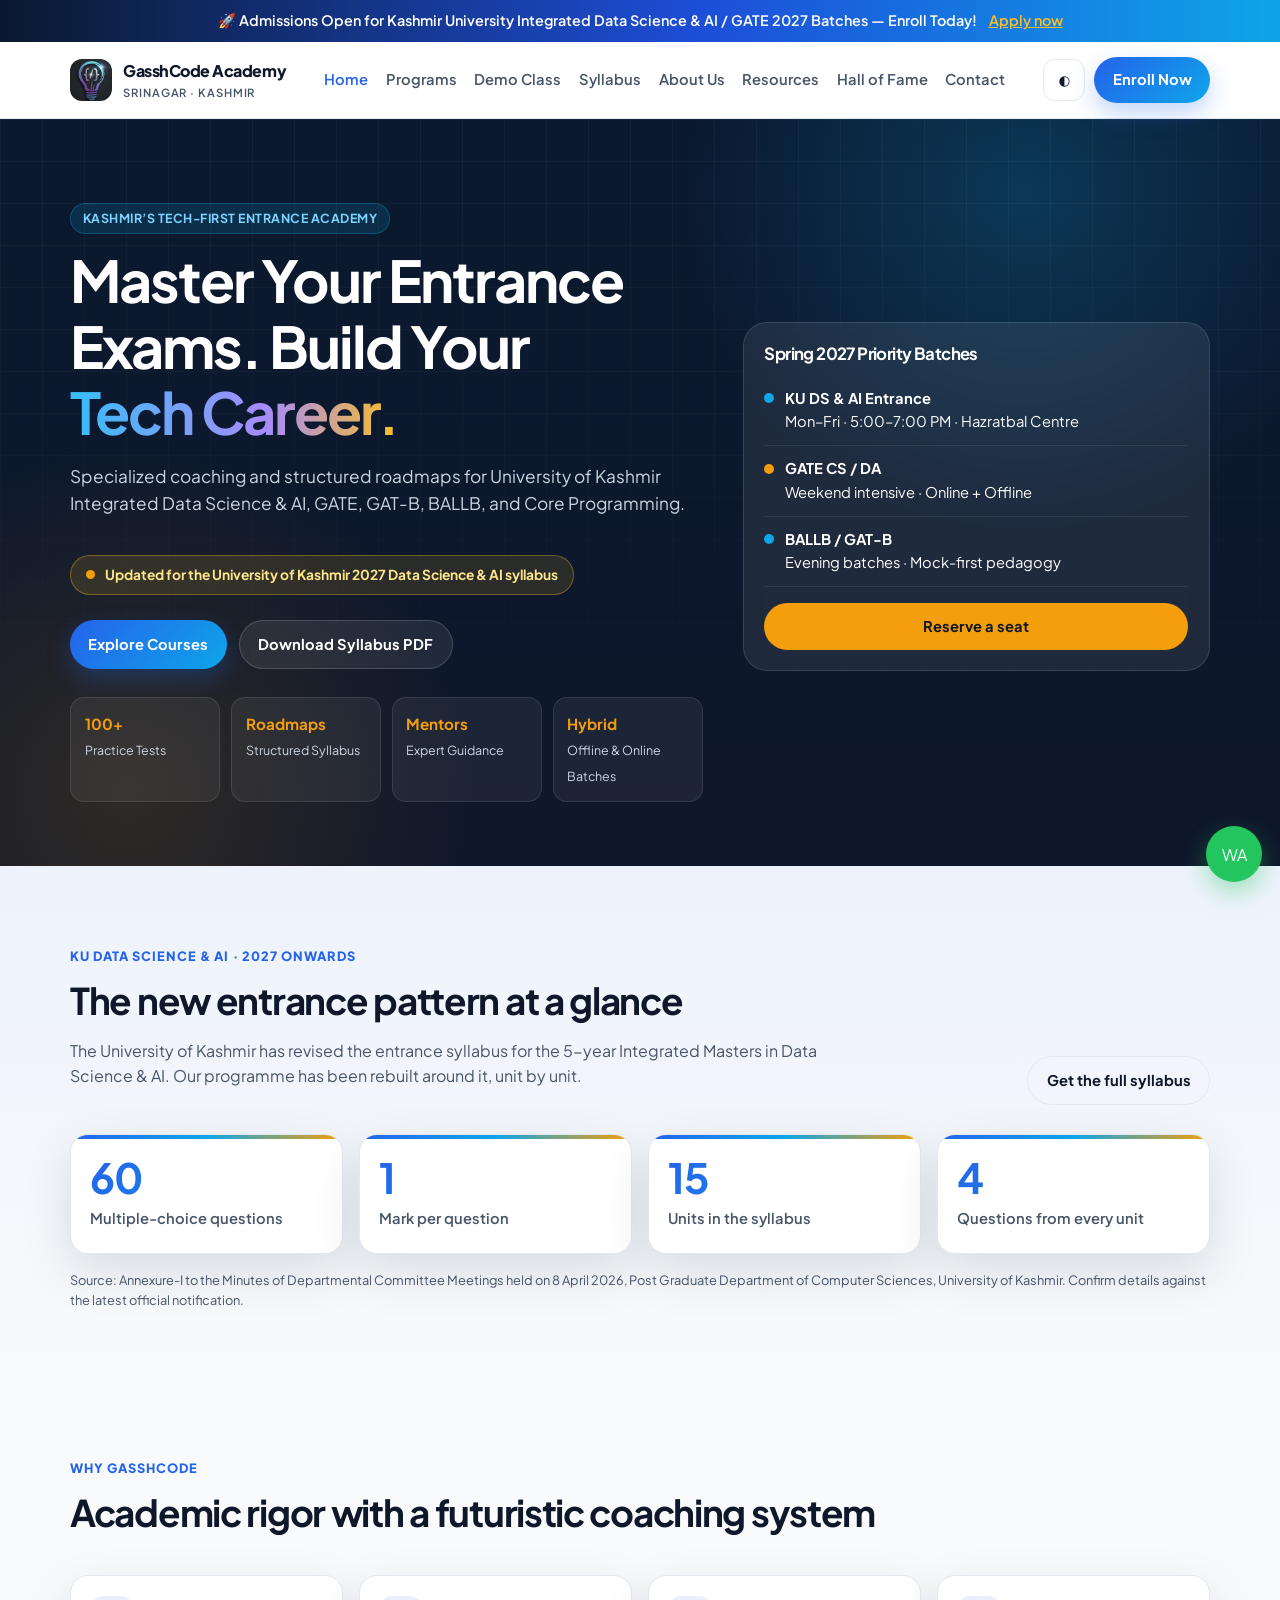
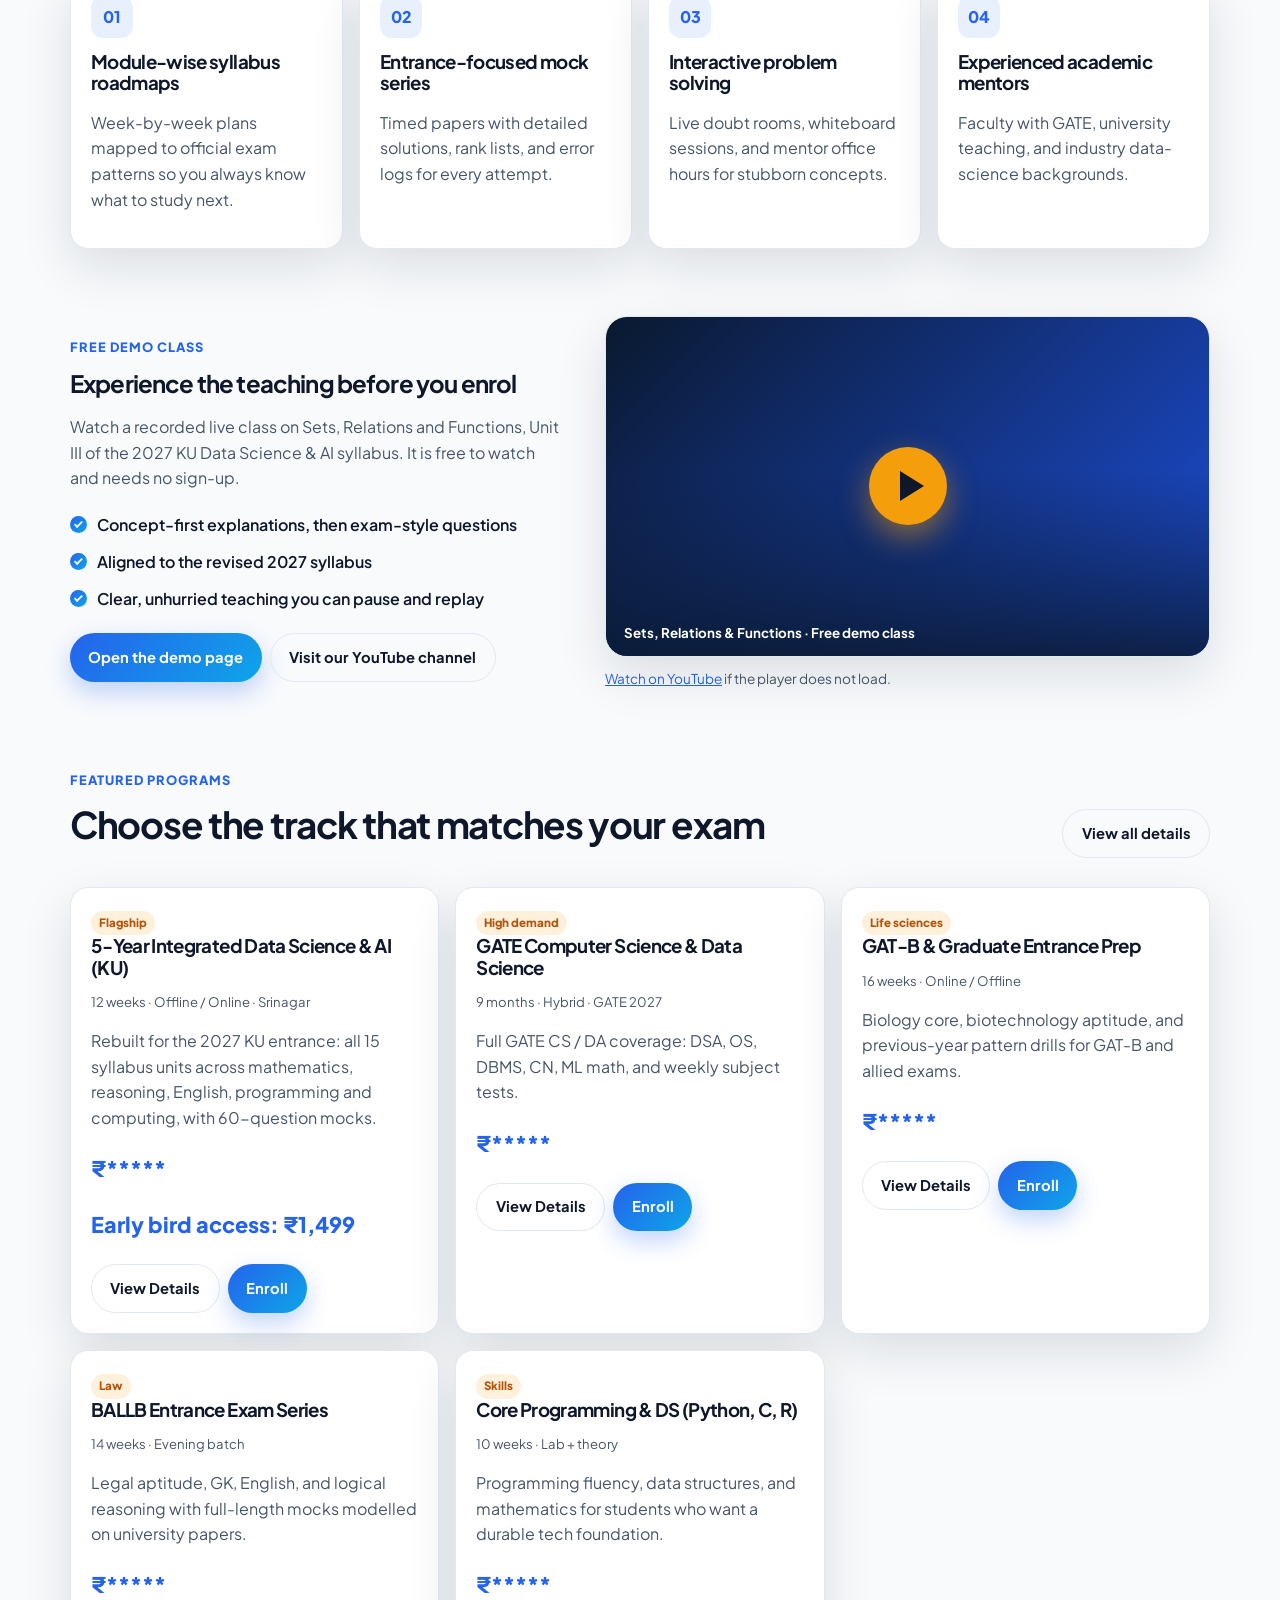
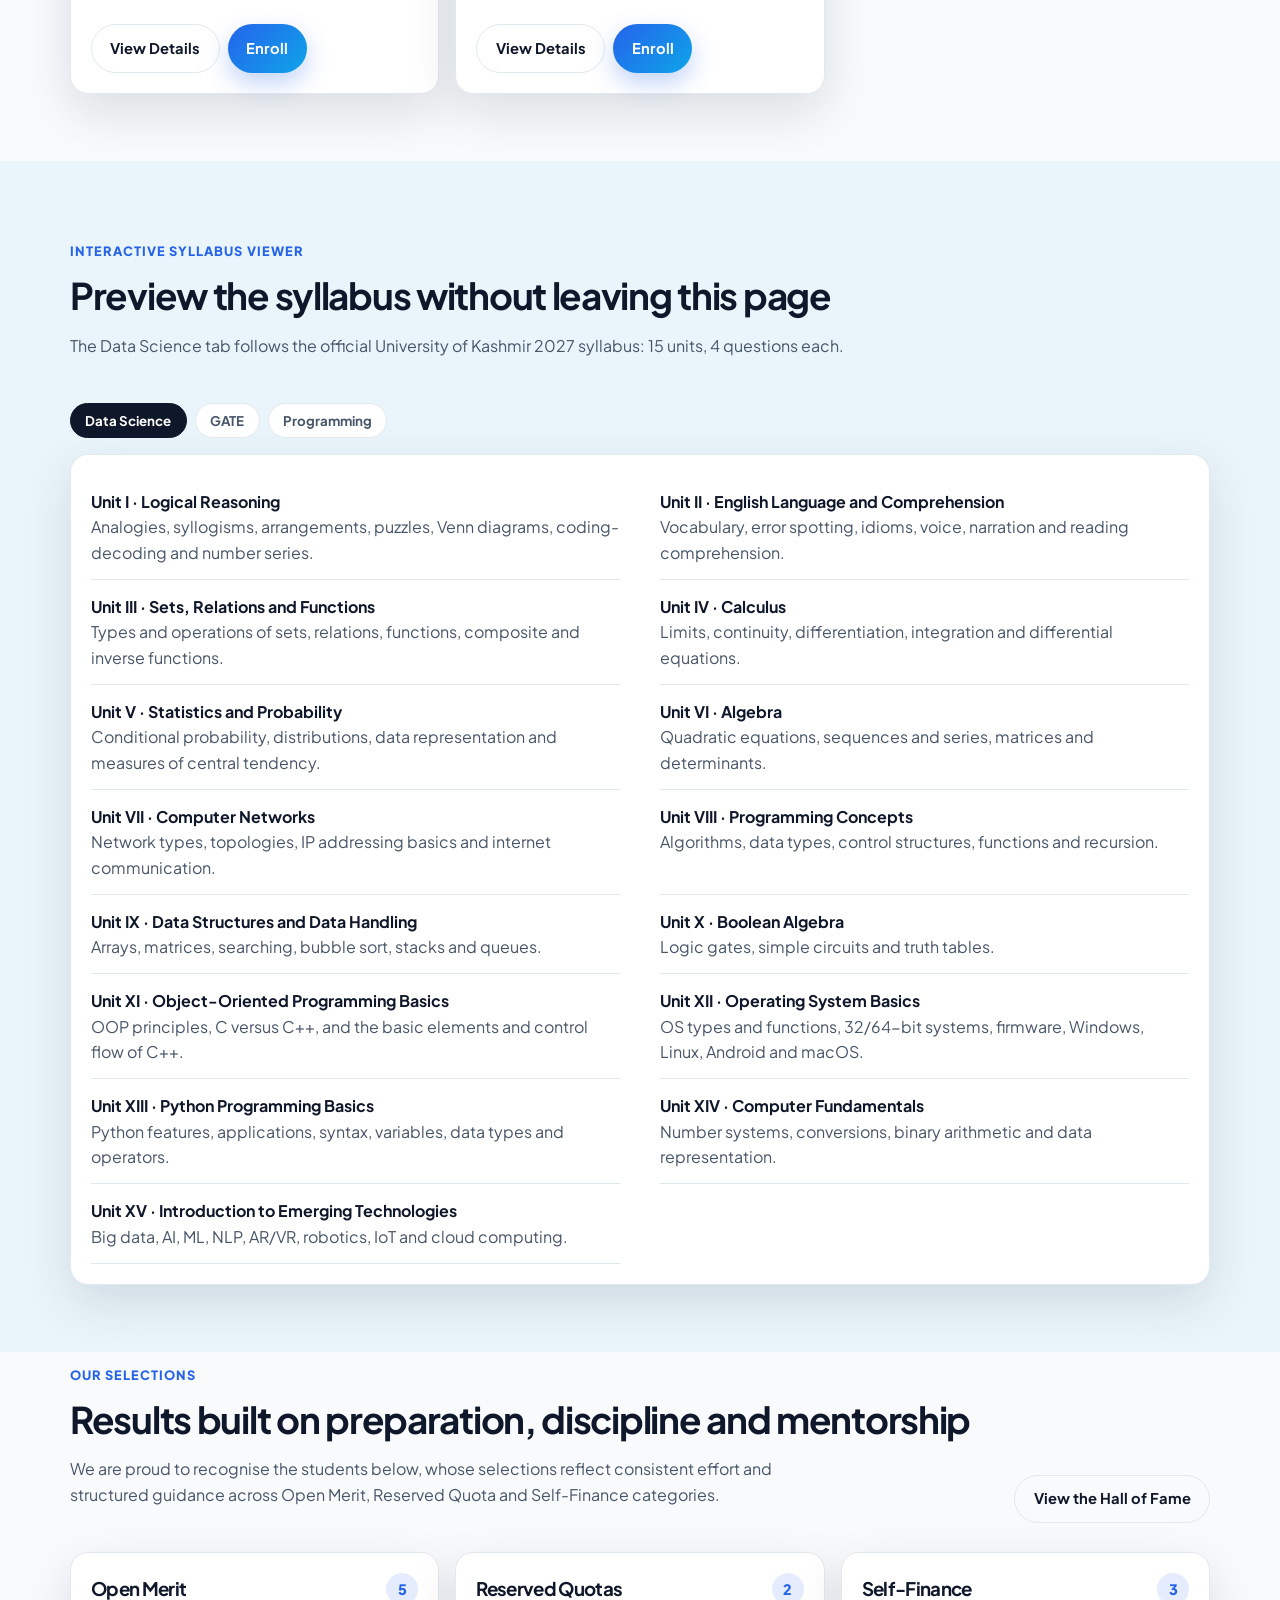
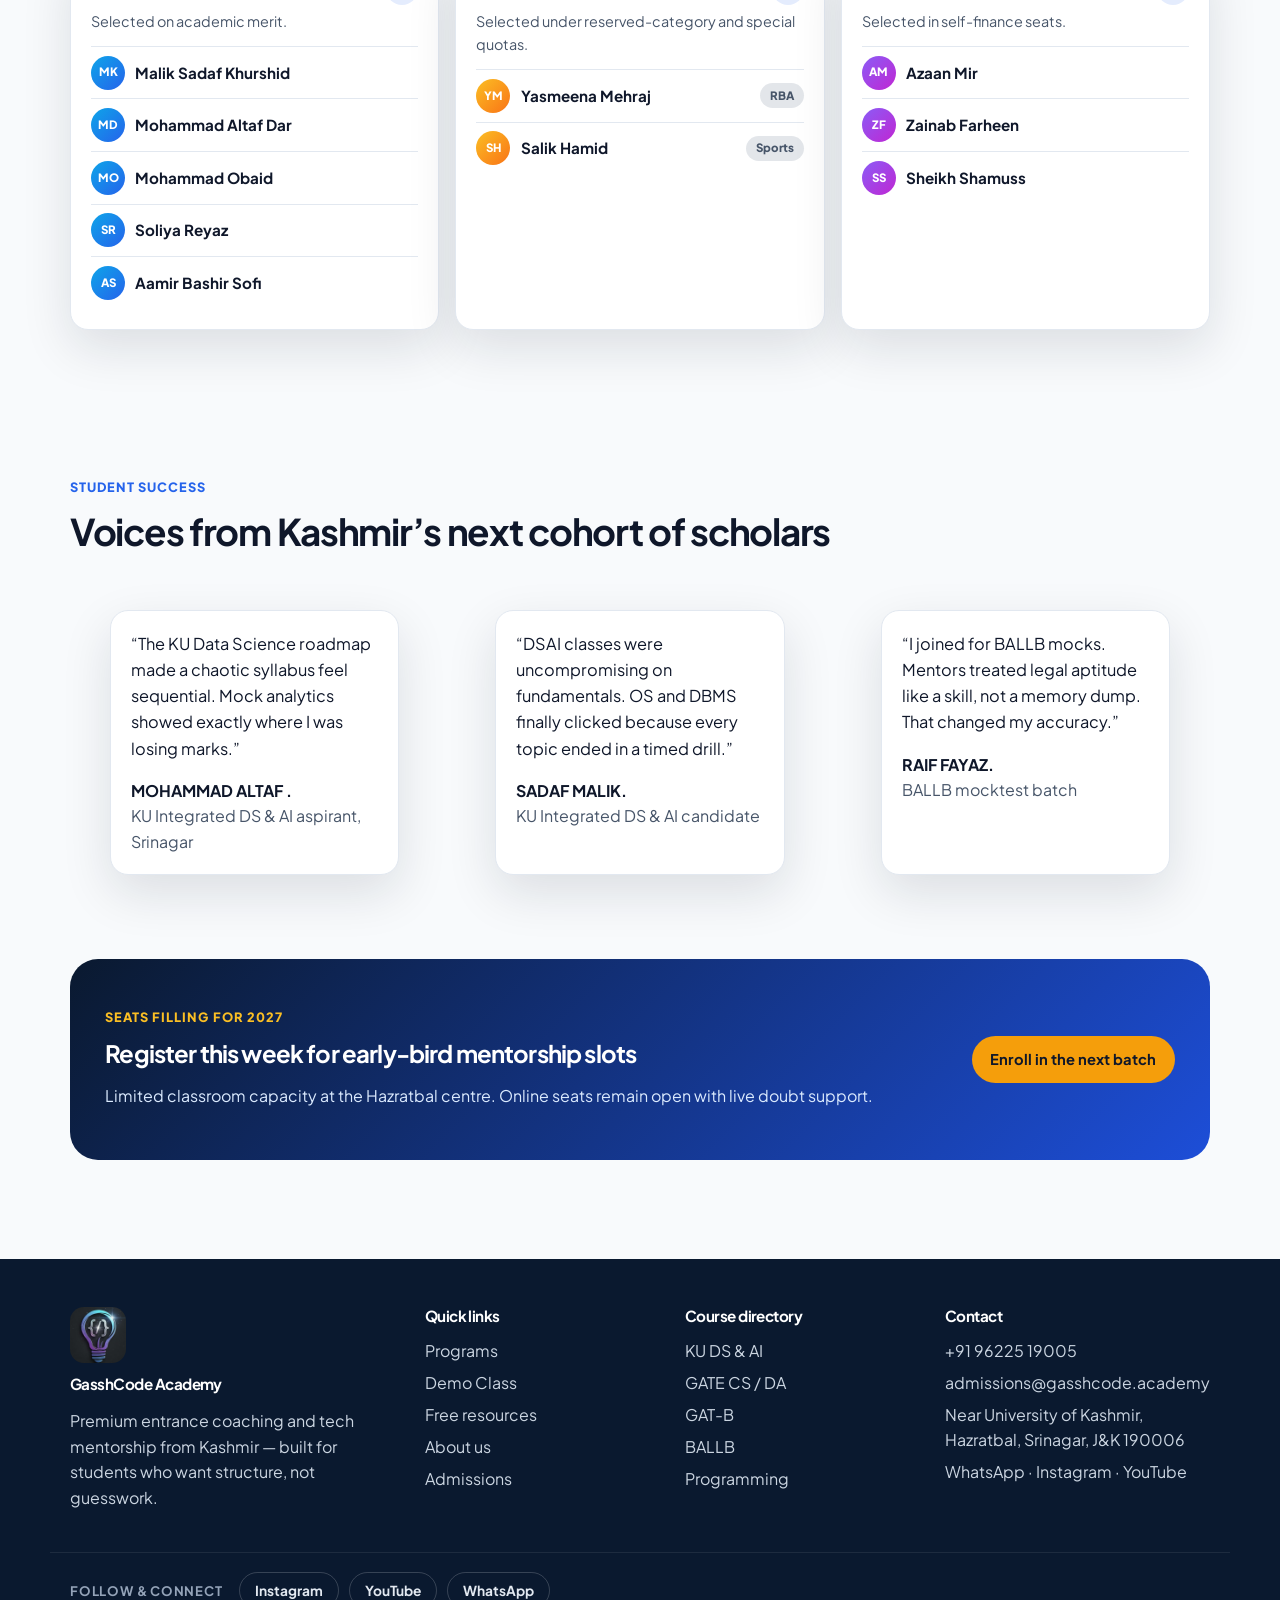
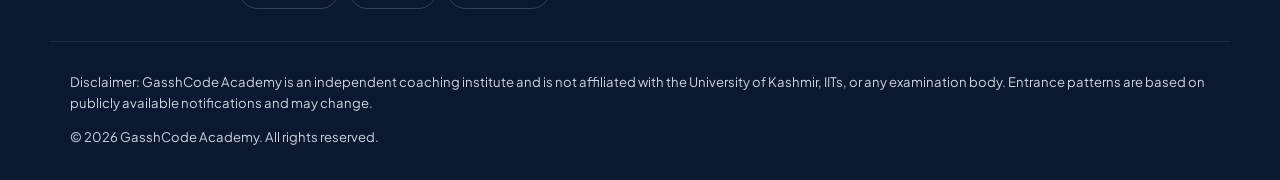
==== commit bee08d86: "Update homepage and Hall of Fame pages Co-authored-by: Copilot <223556219+Copilot@users.noreply.gith" ====
--- a/index.html
+++ b/index.html
@@ -1,13 +1,17 @@
 <!DOCTYPE html>
 <html lang="en">
+
 <head>
   <meta charset="UTF-8">
   <meta name="viewport" content="width=device-width, initial-scale=1.0">
   <title>GasshCode Academy | Kashmir Entrance Coaching & Tech Mentorship</title>
-  <meta name="description" content="Premium coaching in Kashmir for University of Kashmir Integrated Data Science & AI, GATE, GAT-B, BALLB, and core programming. Mock tests, roadmaps, and expert mentorship.">
-  <meta name="keywords" content="GasshCode Academy, Kashmir University Data Science AI, GATE coaching Kashmir, GAT-B, BALLB, Python, Srinagar coaching">
+  <meta name="description"
+    content="Premium coaching in Kashmir for University of Kashmir Integrated Data Science & AI, GATE, GAT-B, BALLB, and core programming. Mock tests, roadmaps, and expert mentorship.">
+  <meta name="keywords"
+    content="GasshCode Academy, Kashmir University Data Science AI, GATE coaching Kashmir, GAT-B, BALLB, Python, Srinagar coaching">
   <meta property="og:title" content="GasshCode Academy — Master Your Entrance Exams">
-  <meta property="og:description" content="Specialized coaching and structured roadmaps for KU Integrated Data Science & AI, GATE, GAT-B, BALLB, and core programming.">
+  <meta property="og:description"
+    content="Specialized coaching and structured roadmaps for KU Integrated Data Science & AI, GATE, GAT-B, BALLB, and core programming.">
   <meta property="og:type" content="website">
   <meta property="og:image" content="assets/logo-full.jpg">
   <meta name="theme-color" content="#0F172A">
@@ -16,13 +20,16 @@
   <link rel="apple-touch-icon" href="assets/apple-touch-icon.png">
   <link rel="preconnect" href="https://fonts.googleapis.com">
   <link rel="preconnect" href="https://fonts.gstatic.com" crossorigin>
-  <link href="https://fonts.googleapis.com/css2?family=Plus+Jakarta+Sans:wght@400;500;600;700;800&display=swap" rel="stylesheet">
+  <link href="https://fonts.googleapis.com/css2?family=Plus+Jakarta+Sans:wght@400;500;600;700;800&display=swap"
+    rel="stylesheet">
   <link rel="stylesheet" href="css/styles.css">
   <link rel="stylesheet" href="css/hall-of-fame.css">
 </head>
+
 <body>
   <a class="skip-link" href="#main">Skip to content</a>
-  <div class="announce" role="status">🚀 Admissions Open for Kashmir University Integrated Data Science &amp; AI / GATE 2027 Batches — Enroll Today! <a href="contact.html">Apply now</a></div>
+  <div class="announce" role="status">🚀 Admissions Open for Kashmir University Integrated Data Science &amp; AI / GATE
+    2027 Batches — Enroll Today! <a href="contact.html">Apply now</a></div>
   <header class="header">
     <div class="nav-wrap">
       <a class="brand" href="index.html" aria-label="GasshCode Academy home">
@@ -43,7 +50,8 @@
         <button class="icon-btn" id="theme-toggle" type="button" aria-label="Toggle dark theme">◐</button>
         <a class="btn btn-secondary" href="resources.html#mock">Free Mock Test</a>
         <a class="btn btn-primary" href="contact.html">Enroll Now</a>
-        <button class="icon-btn menu-toggle" id="menu-toggle" type="button" aria-label="Open menu" aria-expanded="false">☰</button>
+        <button class="icon-btn menu-toggle" id="menu-toggle" type="button" aria-label="Open menu"
+          aria-expanded="false">☰</button>
       </div>
     </div>
   </header>
@@ -54,11 +62,14 @@
         <div>
           <p class="eyebrow">Kashmir’s tech-first entrance academy</p>
           <h1>Master Your Entrance Exams. Build Your <span class="grad">Tech Career.</span></h1>
-          <p class="lead">Specialized coaching and structured roadmaps for University of Kashmir Integrated Data Science &amp; AI, GATE, GAT-B, BALLB, and Core Programming.</p>
-          <p class="hero-note"><span class="pulse" aria-hidden="true"></span>Updated for the University of Kashmir 2027 Data Science &amp; AI syllabus</p>
+          <p class="lead">Specialized coaching and structured roadmaps for University of Kashmir Integrated Data Science
+            &amp; AI, GATE, GAT-B, BALLB, and Core Programming.</p>
+          <p class="hero-note"><span class="pulse" aria-hidden="true"></span>Updated for the University of Kashmir 2027
+            Data Science &amp; AI syllabus</p>
           <div class="hero-actions">
             <a class="btn btn-primary" href="courses.html">Explore Courses</a>
-            <a class="btn btn-ghost" href="resources/ku-dsai-syllabus.html" data-open-lead data-syllabus-href="resources/ku-dsai-syllabus.html">Download Syllabus PDF</a>
+            <a class="btn btn-ghost" href="resources/ku-dsai-syllabus.html" data-open-lead
+              data-syllabus-href="resources/ku-dsai-syllabus.html">Download Syllabus PDF</a>
           </div>
           <div class="stats" aria-label="Trust badges">
             <div class="stat"><strong>100+</strong><span>Practice Tests</span></div>
@@ -70,9 +81,12 @@
         <aside class="hero-card" aria-label="Upcoming batches">
           <h3>Spring 2027 Priority Batches</h3>
           <ul class="roadmap-list">
-            <li><span class="dot"></span><span><strong>KU DS &amp; AI Entrance</strong><br>Mon–Fri · 5:00–7:00 PM · Hazratbal Centre</span></li>
-            <li><span class="dot" style="background:#f59e0b"></span><span><strong>GATE CS / DA</strong><br>Weekend intensive · Online + Offline</span></li>
-            <li><span class="dot"></span><span><strong>BALLB / GAT-B</strong><br>Evening batches · Mock-first pedagogy</span></li>
+            <li><span class="dot"></span><span><strong>KU DS &amp; AI Entrance</strong><br>Mon–Fri · 5:00–7:00 PM ·
+                Hazratbal Centre</span></li>
+            <li><span class="dot" style="background:#f59e0b"></span><span><strong>GATE CS / DA</strong><br>Weekend
+                intensive · Online + Offline</span></li>
+            <li><span class="dot"></span><span><strong>BALLB / GAT-B</strong><br>Evening batches · Mock-first
+                pedagogy</span></li>
           </ul>
           <a class="btn btn-amber" href="contact.html" style="width:100%;margin-top:1rem">Reserve a seat</a>
         </aside>
@@ -85,7 +99,9 @@
           <div>
             <p class="kicker">KU Data Science &amp; AI · 2027 onwards</p>
             <h2>The new entrance pattern at a glance</h2>
-            <p class="muted" style="max-width:64ch">The University of Kashmir has revised the entrance syllabus for the 5-year Integrated Masters in Data Science &amp; AI. Our programme has been rebuilt around it, unit by unit.</p>
+            <p class="muted" style="max-width:64ch">The University of Kashmir has revised the entrance syllabus for the
+              5-year Integrated Masters in Data Science &amp; AI. Our programme has been rebuilt around it, unit by
+              unit.</p>
           </div>
           <a class="btn btn-secondary" href="resources/ku-dsai-syllabus.html" data-open-lead>Get the full syllabus</a>
         </div>
@@ -95,7 +111,9 @@
           <div class="pattern-tile"><strong>15</strong><span>Units in the syllabus</span></div>
           <div class="pattern-tile"><strong>4</strong><span>Questions from every unit</span></div>
         </div>
-        <p class="source-note">Source: Annexure-I to the Minutes of Departmental Committee Meetings held on 8 April 2026, Post Graduate Department of Computer Sciences, University of Kashmir. Confirm details against the latest official notification.</p>
+        <p class="source-note">Source: Annexure-I to the Minutes of Departmental Committee Meetings held on 8 April
+          2026, Post Graduate Department of Computer Sciences, University of Kashmir. Confirm details against the latest
+          official notification.</p>
       </div>
     </section>
 
@@ -111,7 +129,8 @@
           <article class="card">
             <div class="feature-icon">01</div>
             <h3>Module-wise syllabus roadmaps</h3>
-            <p class="muted">Week-by-week plans mapped to official exam patterns so you always know what to study next.</p>
+            <p class="muted">Week-by-week plans mapped to official exam patterns so you always know what to study next.
+            </p>
           </article>
           <article class="card">
             <div class="feature-icon">02</div>
@@ -137,7 +156,8 @@
         <div>
           <p class="kicker">Free demo class</p>
           <h2>Experience the teaching before you enrol</h2>
-          <p class="muted">Watch a recorded live class on Sets, Relations and Functions, Unit III of the 2027 KU Data Science &amp; AI syllabus. It is free to watch and needs no sign-up.</p>
+          <p class="muted">Watch a recorded live class on Sets, Relations and Functions, Unit III of the 2027 KU Data
+            Science &amp; AI syllabus. It is free to watch and needs no sign-up.</p>
           <ul class="check-list">
             <li>Concept-first explanations, then exam-style questions</li>
             <li>Aligned to the revised 2027 syllabus</li>
@@ -145,16 +165,20 @@
           </ul>
           <div class="card-actions">
             <a class="btn btn-primary" href="demo.html">Open the demo page</a>
-            <a class="btn btn-secondary" href="https://www.youtube.com/@GASSHCODE" target="_blank" rel="noopener noreferrer">Visit our YouTube channel</a>
+            <a class="btn btn-secondary" href="https://www.youtube.com/@GASSHCODE" target="_blank"
+              rel="noopener noreferrer">Visit our YouTube channel</a>
           </div>
         </div>
         <div>
-          <button class="yt-facade" type="button" data-yt-id="zGjK6Fe2YcE" aria-label="Play demo class video: Sets, Relations and Functions">
-            <img src="https://i.ytimg.com/vi/zGjK6Fe2YcE/hqdefault.jpg" alt="" loading="lazy" width="480" height="360" onerror="this.remove()">
+          <button class="yt-facade" type="button" data-yt-id="zGjK6Fe2YcE"
+            aria-label="Play demo class video: Sets, Relations and Functions">
+            <img src="https://i.ytimg.com/vi/zGjK6Fe2YcE/hqdefault.jpg" alt="" loading="lazy" width="480" height="360"
+              onerror="this.remove()">
             <span class="yt-play" aria-hidden="true"></span>
             <span class="yt-caption">Sets, Relations &amp; Functions · Free demo class</span>
           </button>
-          <p class="muted demo-fallback"><a href="https://www.youtube.com/watch?v=zGjK6Fe2YcE" target="_blank" rel="noopener noreferrer">Watch on YouTube</a> if the player does not load.</p>
+          <p class="muted demo-fallback"><a href="https://www.youtube.com/watch?v=zGjK6Fe2YcE" target="_blank"
+              rel="noopener noreferrer">Watch on YouTube</a> if the player does not load.</p>
         </div>
       </div>
     </section>
@@ -173,7 +197,8 @@
             <span class="badge">Flagship</span>
             <h3>5-Year Integrated Data Science &amp; AI (KU)</h3>
             <div class="meta-row">12 weeks · Offline / Online · Srinagar</div>
-            <p class="muted">Rebuilt for the 2027 KU entrance: all 15 syllabus units across mathematics, reasoning, English, programming and computing, with 60-question mocks.</p>
+            <p class="muted">Rebuilt for the 2027 KU entrance: all 15 syllabus units across mathematics, reasoning,
+              English, programming and computing, with 60-question mocks.</p>
             <p class="price">₹*****</p>
             <p class="price">Early bird access: ₹1,499</p>
             <div class="card-actions">
@@ -196,7 +221,8 @@
             <span class="badge">Life sciences</span>
             <h3>GAT-B &amp; Graduate Entrance Prep</h3>
             <div class="meta-row">16 weeks · Online / Offline</div>
-            <p class="muted">Biology core, biotechnology aptitude, and previous-year pattern drills for GAT-B and allied exams.</p>
+            <p class="muted">Biology core, biotechnology aptitude, and previous-year pattern drills for GAT-B and allied
+              exams.</p>
             <p class="price">₹*****</p>
             <div class="card-actions">
               <a class="btn btn-secondary" href="courses.html#gatb">View Details</a>
@@ -207,7 +233,8 @@
             <span class="badge">Law</span>
             <h3>BALLB Entrance Exam Series</h3>
             <div class="meta-row">14 weeks · Evening batch</div>
-            <p class="muted">Legal aptitude, GK, English, and logical reasoning with full-length mocks modelled on university papers.</p>
+            <p class="muted">Legal aptitude, GK, English, and logical reasoning with full-length mocks modelled on
+              university papers.</p>
             <p class="price">₹*****</p>
             <div class="card-actions">
               <a class="btn btn-secondary" href="courses.html#ballb">View Details</a>
@@ -218,7 +245,8 @@
             <span class="badge">Skills</span>
             <h3>Core Programming &amp; DS (Python, C, R)</h3>
             <div class="meta-row">10 weeks · Lab + theory</div>
-            <p class="muted">Programming fluency, data structures, and mathematics for students who want a durable tech foundation.</p>
+            <p class="muted">Programming fluency, data structures, and mathematics for students who want a durable tech
+              foundation.</p>
             <p class="price">₹*****</p>
             <div class="card-actions">
               <a class="btn btn-secondary" href="courses.html#programming">View Details</a>
@@ -235,43 +263,70 @@
           <div>
             <p class="kicker">Interactive syllabus viewer</p>
             <h2>Preview the syllabus without leaving this page</h2>
-            <p class="muted">The Data Science tab follows the official University of Kashmir 2027 syllabus: 15 units, 4 questions each.</p>
+            <p class="muted">The Data Science tab follows the official University of Kashmir 2027 syllabus: 15 units, 4
+              questions each.</p>
           </div>
         </div>
         <div class="tabs" role="tablist" data-group="home-syllabus" aria-label="Syllabus filters">
-          <button class="tab" type="button" role="tab" aria-selected="true" aria-controls="panel-ds">Data Science</button>
+          <button class="tab" type="button" role="tab" aria-selected="true" aria-controls="panel-ds">Data
+            Science</button>
           <button class="tab" type="button" role="tab" aria-selected="false" aria-controls="panel-gate">GATE</button>
-          <button class="tab" type="button" role="tab" aria-selected="false" aria-controls="panel-prog">Programming</button>
+          <button class="tab" type="button" role="tab" aria-selected="false"
+            aria-controls="panel-prog">Programming</button>
         </div>
         <div class="card">
           <div id="panel-ds" class="syllabus-panel units-2col active" data-panel-group="home-syllabus">
-            <div class="module"><strong>Unit I · Logical Reasoning</strong><span class="muted">Analogies, syllogisms, arrangements, puzzles, Venn diagrams, coding-decoding and number series.</span></div>
-            <div class="module"><strong>Unit II · English Language and Comprehension</strong><span class="muted">Vocabulary, error spotting, idioms, voice, narration and reading comprehension.</span></div>
-            <div class="module"><strong>Unit III · Sets, Relations and Functions</strong><span class="muted">Types and operations of sets, relations, functions, composite and inverse functions.</span></div>
-            <div class="module"><strong>Unit IV · Calculus</strong><span class="muted">Limits, continuity, differentiation, integration and differential equations.</span></div>
-            <div class="module"><strong>Unit V · Statistics and Probability</strong><span class="muted">Conditional probability, distributions, data representation and measures of central tendency.</span></div>
-            <div class="module"><strong>Unit VI · Algebra</strong><span class="muted">Quadratic equations, sequences and series, matrices and determinants.</span></div>
-            <div class="module"><strong>Unit VII · Computer Networks</strong><span class="muted">Network types, topologies, IP addressing basics and internet communication.</span></div>
-            <div class="module"><strong>Unit VIII · Programming Concepts</strong><span class="muted">Algorithms, data types, control structures, functions and recursion.</span></div>
-            <div class="module"><strong>Unit IX · Data Structures and Data Handling</strong><span class="muted">Arrays, matrices, searching, bubble sort, stacks and queues.</span></div>
-            <div class="module"><strong>Unit X · Boolean Algebra</strong><span class="muted">Logic gates, simple circuits and truth tables.</span></div>
-            <div class="module"><strong>Unit XI · Object-Oriented Programming Basics</strong><span class="muted">OOP principles, C versus C++, and the basic elements and control flow of C++.</span></div>
-            <div class="module"><strong>Unit XII · Operating System Basics</strong><span class="muted">OS types and functions, 32/64-bit systems, firmware, Windows, Linux, Android and macOS.</span></div>
-            <div class="module"><strong>Unit XIII · Python Programming Basics</strong><span class="muted">Python features, applications, syntax, variables, data types and operators.</span></div>
-            <div class="module"><strong>Unit XIV · Computer Fundamentals</strong><span class="muted">Number systems, conversions, binary arithmetic and data representation.</span></div>
-            <div class="module"><strong>Unit XV · Introduction to Emerging Technologies</strong><span class="muted">Big data, AI, ML, NLP, AR/VR, robotics, IoT and cloud computing.</span></div>
+            <div class="module"><strong>Unit I · Logical Reasoning</strong><span class="muted">Analogies, syllogisms,
+                arrangements, puzzles, Venn diagrams, coding-decoding and number series.</span></div>
+            <div class="module"><strong>Unit II · English Language and Comprehension</strong><span
+                class="muted">Vocabulary, error spotting, idioms, voice, narration and reading comprehension.</span>
+            </div>
+            <div class="module"><strong>Unit III · Sets, Relations and Functions</strong><span class="muted">Types and
+                operations of sets, relations, functions, composite and inverse functions.</span></div>
+            <div class="module"><strong>Unit IV · Calculus</strong><span class="muted">Limits, continuity,
+                differentiation, integration and differential equations.</span></div>
+            <div class="module"><strong>Unit V · Statistics and Probability</strong><span class="muted">Conditional
+                probability, distributions, data representation and measures of central tendency.</span></div>
+            <div class="module"><strong>Unit VI · Algebra</strong><span class="muted">Quadratic equations, sequences and
+                series, matrices and determinants.</span></div>
+            <div class="module"><strong>Unit VII · Computer Networks</strong><span class="muted">Network types,
+                topologies, IP addressing basics and internet communication.</span></div>
+            <div class="module"><strong>Unit VIII · Programming Concepts</strong><span class="muted">Algorithms, data
+                types, control structures, functions and recursion.</span></div>
+            <div class="module"><strong>Unit IX · Data Structures and Data Handling</strong><span class="muted">Arrays,
+                matrices, searching, bubble sort, stacks and queues.</span></div>
+            <div class="module"><strong>Unit X · Boolean Algebra</strong><span class="muted">Logic gates, simple
+                circuits and truth tables.</span></div>
+            <div class="module"><strong>Unit XI · Object-Oriented Programming Basics</strong><span class="muted">OOP
+                principles, C versus C++, and the basic elements and control flow of C++.</span></div>
+            <div class="module"><strong>Unit XII · Operating System Basics</strong><span class="muted">OS types and
+                functions, 32/64-bit systems, firmware, Windows, Linux, Android and macOS.</span></div>
+            <div class="module"><strong>Unit XIII · Python Programming Basics</strong><span class="muted">Python
+                features, applications, syntax, variables, data types and operators.</span></div>
+            <div class="module"><strong>Unit XIV · Computer Fundamentals</strong><span class="muted">Number systems,
+                conversions, binary arithmetic and data representation.</span></div>
+            <div class="module"><strong>Unit XV · Introduction to Emerging Technologies</strong><span class="muted">Big
+                data, AI, ML, NLP, AR/VR, robotics, IoT and cloud computing.</span></div>
           </div>
           <div id="panel-gate" class="syllabus-panel" data-panel-group="home-syllabus">
-            <div class="module"><strong>Engineering mathematics</strong><span class="muted">Linear algebra, calculus, probability, discrete mathematics.</span></div>
-            <div class="module"><strong>Core CS</strong><span class="muted">DSA, algorithms, OS, DBMS, computer networks, TOC, COA.</span></div>
-            <div class="module"><strong>Data science track</strong><span class="muted">ML foundations, Python, statistics for GATE DA.</span></div>
-            <div class="module"><strong>Test cadence</strong><span class="muted">Weekly subject tests + monthly full-length GATE mocks.</span></div>
+            <div class="module"><strong>Engineering mathematics</strong><span class="muted">Linear algebra, calculus,
+                probability, discrete mathematics.</span></div>
+            <div class="module"><strong>Core CS</strong><span class="muted">DSA, algorithms, OS, DBMS, computer
+                networks, TOC, COA.</span></div>
+            <div class="module"><strong>Data science track</strong><span class="muted">ML foundations, Python,
+                statistics for GATE DA.</span></div>
+            <div class="module"><strong>Test cadence</strong><span class="muted">Weekly subject tests + monthly
+                full-length GATE mocks.</span></div>
           </div>
           <div id="panel-prog" class="syllabus-panel" data-panel-group="home-syllabus">
-            <div class="module"><strong>Python &amp; R</strong><span class="muted">Syntax, data frames, visualization, and scripting habits.</span></div>
-            <div class="module"><strong>C &amp; memory model</strong><span class="muted">Pointers, arrays, structs, and debugging discipline.</span></div>
-            <div class="module"><strong>Data structures</strong><span class="muted">Arrays, linked lists, stacks, queues, trees, hashing, graphs.</span></div>
-            <div class="module"><strong>Mathematics for coding</strong><span class="muted">Complexity, combinatorics, and problem-pattern recognition.</span></div>
+            <div class="module"><strong>Python &amp; R</strong><span class="muted">Syntax, data frames, visualization,
+                and scripting habits.</span></div>
+            <div class="module"><strong>C &amp; memory model</strong><span class="muted">Pointers, arrays, structs, and
+                debugging discipline.</span></div>
+            <div class="module"><strong>Data structures</strong><span class="muted">Arrays, linked lists, stacks,
+                queues, trees, hashing, graphs.</span></div>
+            <div class="module"><strong>Mathematics for coding</strong><span class="muted">Complexity, combinatorics,
+                and problem-pattern recognition.</span></div>
           </div>
         </div>
       </div>
@@ -283,37 +338,55 @@
           <div>
             <p class="kicker">Our selections</p>
             <h2>Results built on preparation, discipline and mentorship</h2>
-            <p class="muted" style="max-width:62ch">We are proud to recognise the students below, whose selections reflect consistent effort and structured guidance across Open Merit, Reserved Quota and Self-Finance categories.</p>
+            <p class="muted" style="max-width:62ch">We are proud to recognise the students below, whose selections
+              reflect consistent effort and structured guidance across Open Merit, Reserved Quota and Self-Finance
+              categories.</p>
           </div>
           <a class="btn btn-secondary" href="hall-of-fame.html">View the Hall of Fame</a>
         </div>
         <div class="grid-3">
           <article class="card sel-group">
-            <div class="sel-head"><h3>Open Merit</h3><span class="sel-count">5</span></div>
+            <div class="sel-head">
+              <h3>Open Merit</h3><span class="sel-count">5</span>
+            </div>
             <p class="muted">Selected on academic merit.</p>
             <ul class="sel-list">
-              <li class="sel-item"><span class="hof-avatar hof-open sel-avatar" aria-hidden="true">MK</span><span class="sel-name">Malik Sadaf Khurshid</span></li>
-              <li class="sel-item"><span class="hof-avatar hof-open sel-avatar" aria-hidden="true">MD</span><span class="sel-name">Mohammad Altaf Dar</span></li>
-              <li class="sel-item"><span class="hof-avatar hof-open sel-avatar" aria-hidden="true">MO</span><span class="sel-name">Mohammad Obaid</span></li>
-              <li class="sel-item"><span class="hof-avatar hof-open sel-avatar" aria-hidden="true">SR</span><span class="sel-name">Soliva Reyaz</span></li>
-              <li class="sel-item"><span class="hof-avatar hof-open sel-avatar" aria-hidden="true">AS</span><span class="sel-name">Aamir Bashir Sofi</span></li>
+              <li class="sel-item"><span class="hof-avatar hof-open sel-avatar" aria-hidden="true">MK</span><span
+                  class="sel-name">Malik Sadaf Khurshid</span></li>
+              <li class="sel-item"><span class="hof-avatar hof-open sel-avatar" aria-hidden="true">MD</span><span
+                  class="sel-name">Mohammad Altaf Dar</span></li>
+              <li class="sel-item"><span class="hof-avatar hof-open sel-avatar" aria-hidden="true">MO</span><span
+                  class="sel-name">Mohammad Obaid</span></li>
+              <li class="sel-item"><span class="hof-avatar hof-open sel-avatar" aria-hidden="true">SR</span><span
+                  class="sel-name">Soliya Reyaz</span></li>
+              <li class="sel-item"><span class="hof-avatar hof-open sel-avatar" aria-hidden="true">AS</span><span
+                  class="sel-name">Aamir Bashir Sofi</span></li>
             </ul>
           </article>
           <article class="card sel-group">
-            <div class="sel-head"><h3>Reserved Quotas</h3><span class="sel-count">2</span></div>
+            <div class="sel-head">
+              <h3>Reserved Quotas</h3><span class="sel-count">2</span>
+            </div>
             <p class="muted">Selected under reserved-category and special quotas.</p>
             <ul class="sel-list">
-              <li class="sel-item"><span class="hof-avatar hof-reserved sel-avatar" aria-hidden="true">YM</span><span class="sel-name">Yasmeena Mehraj</span><span class="hof-badge hof-badge-quota">RBA</span></li>
-              <li class="sel-item"><span class="hof-avatar hof-reserved sel-avatar" aria-hidden="true">SH</span><span class="sel-name">Salik Hamid</span><span class="hof-badge hof-badge-quota">Sports</span></li>
+              <li class="sel-item"><span class="hof-avatar hof-reserved sel-avatar" aria-hidden="true">YM</span><span
+                  class="sel-name">Yasmeena Mehraj</span><span class="hof-badge hof-badge-quota">RBA</span></li>
+              <li class="sel-item"><span class="hof-avatar hof-reserved sel-avatar" aria-hidden="true">SH</span><span
+                  class="sel-name">Salik Hamid</span><span class="hof-badge hof-badge-quota">Sports</span></li>
             </ul>
           </article>
           <article class="card sel-group">
-            <div class="sel-head"><h3>Self-Finance</h3><span class="sel-count">3</span></div>
+            <div class="sel-head">
+              <h3>Self-Finance</h3><span class="sel-count">3</span>
+            </div>
             <p class="muted">Selected in self-finance seats.</p>
             <ul class="sel-list">
-              <li class="sel-item"><span class="hof-avatar hof-self sel-avatar" aria-hidden="true">AM</span><span class="sel-name">Azaan Mir</span></li>
-              <li class="sel-item"><span class="hof-avatar hof-self sel-avatar" aria-hidden="true">ZF</span><span class="sel-name">Zainab Farheen</span></li>
-              <li class="sel-item"><span class="hof-avatar hof-self sel-avatar" aria-hidden="true">SS</span><span class="sel-name">Sheikh Shamuss</span></li>
+              <li class="sel-item"><span class="hof-avatar hof-self sel-avatar" aria-hidden="true">AM</span><span
+                  class="sel-name">Azaan Mir</span></li>
+              <li class="sel-item"><span class="hof-avatar hof-self sel-avatar" aria-hidden="true">ZF</span><span
+                  class="sel-name">Zainab Farheen</span></li>
+              <li class="sel-item"><span class="hof-avatar hof-self sel-avatar" aria-hidden="true">SS</span><span
+                  class="sel-name">Sheikh Shamuss</span></li>
             </ul>
           </article>
         </div>
@@ -330,16 +403,25 @@
         </div>
         <div class="grid-3">
           <blockquote class="card testimonial">
-            <p class="quote">“The KU Data Science roadmap made a chaotic syllabus feel sequential. Mock analytics showed exactly where I was losing marks.”</p>
-            <footer><strong>Insha R.</strong><div class="muted">KU Integrated DS &amp; AI aspirant, Srinagar</div></footer>
+            <p class="quote">“The KU Data Science roadmap made a chaotic syllabus feel sequential. Mock analytics showed
+              exactly where I was losing marks.”</p>
+            <footer><strong>MOHAMMAD ALTAF .</strong>
+              <div class="muted">KU Integrated DS &amp; AI aspirant, Srinagar</div>
+            </footer>
           </blockquote>
           <blockquote class="card testimonial">
-            <p class="quote">“GATE classes were uncompromising on fundamentals. OS and DBMS finally clicked because every topic ended in a timed drill.”</p>
-            <footer><strong>Aamir K.</strong><div class="muted">GATE CS 2026 candidate</div></footer>
+            <p class="quote">“DSAI classes were uncompromising on fundamentals. OS and DBMS finally clicked because
+              every topic ended in a timed drill.”</p>
+            <footer><strong>SADAF MALIK.</strong>
+              <div class="muted">KU Integrated DS &amp; AI candidate</div>
+            </footer>
           </blockquote>
           <blockquote class="card testimonial">
-            <p class="quote">“I joined for BALLB mocks. Mentors treated legal aptitude like a skill, not a memory dump. That changed my accuracy.”</p>
-            <footer><strong>Zoya M.</strong><div class="muted">BALLB entrance batch</div></footer>
+            <p class="quote">“I joined for BALLB mocks. Mentors treated legal aptitude like a skill, not a memory dump.
+              That changed my accuracy.”</p>
+            <footer><strong>RAIF FAYAZ.</strong>
+              <div class="muted">BALLB mocktest batch</div>
+            </footer>
           </blockquote>
         </div>
       </div>
@@ -351,7 +433,8 @@
           <div>
             <p class="kicker" style="color:#fbbf24">Seats filling for 2027</p>
             <h2>Register this week for early-bird mentorship slots</h2>
-            <p class="muted" style="color:#dbeafe">Limited classroom capacity at the Hazratbal centre. Online seats remain open with live doubt support.</p>
+            <p class="muted" style="color:#dbeafe">Limited classroom capacity at the Hazratbal centre. Online seats
+              remain open with live doubt support.</p>
           </div>
           <a class="btn btn-amber" href="contact.html">Enroll in the next batch</a>
         </div>
@@ -364,12 +447,14 @@
       <div>
         <img class="footer-logo" src="assets/logo.png" alt="GasshCode Academy logo" width="56" height="56">
         <h3>GasshCode Academy</h3>
-        <p>Premium entrance coaching and tech mentorship from Kashmir — built for students who want structure, not guesswork.</p>
+        <p>Premium entrance coaching and tech mentorship from Kashmir — built for students who want structure, not
+          guesswork.</p>
       </div>
       <div>
         <h3>Quick links</h3>
         <ul>
-          <li><a href="courses.html">Programs</a></li><li><a href="demo.html">Demo Class</a></li>
+          <li><a href="courses.html">Programs</a></li>
+          <li><a href="demo.html">Demo Class</a></li>
           <li><a href="resources.html">Free resources</a></li>
           <li><a href="about.html">About us</a></li>
           <li><a href="contact.html">Admissions</a></li>
@@ -391,23 +476,35 @@
           <li><a href="tel:+919622519005">+91 96225 19005</a></li>
           <li><a href="mailto:admissions@gasshcode.academy">admissions@gasshcode.academy</a></li>
           <li>Near University of Kashmir, Hazratbal, Srinagar, J&amp;K 190006</li>
-          <li><a href="https://wa.me/919622519005?text=Hi%20GasshCode%20Academy%2C%20I%20want%20to%20enquire%20about%20admissions" rel="noopener noreferrer">WhatsApp</a> · <a href="https://www.instagram.com/gaashcode_academy" target="_blank" rel="noopener noreferrer">Instagram</a> · <a href="https://www.youtube.com/@GASSHCODE" target="_blank" rel="noopener noreferrer">YouTube</a></li>
+          <li><a
+              href="https://wa.me/919622519005?text=Hi%20GasshCode%20Academy%2C%20I%20want%20to%20enquire%20about%20admissions"
+              rel="noopener noreferrer">WhatsApp</a> · <a href="https://www.instagram.com/gaashcode_academy"
+              target="_blank" rel="noopener noreferrer">Instagram</a> · <a href="https://www.youtube.com/@GASSHCODE"
+              target="_blank" rel="noopener noreferrer">YouTube</a></li>
         </ul>
       </div>
     </div>
     <div class="container social-row" aria-label="GasshCode Academy on social media">
       <span class="social-label">Follow &amp; connect</span>
-      <a class="social-link" href="https://www.instagram.com/gaashcode_academy" target="_blank" rel="noopener noreferrer">Instagram</a>
-      <a class="social-link" href="https://www.youtube.com/@GASSHCODE" target="_blank" rel="noopener noreferrer">YouTube</a>
-      <a class="social-link" href="https://wa.me/919622519005?text=Hi%20GasshCode%20Academy%2C%20I%20want%20to%20enquire%20about%20admissions" target="_blank" rel="noopener noreferrer">WhatsApp</a>
+      <a class="social-link" href="https://www.instagram.com/gaashcode_academy" target="_blank"
+        rel="noopener noreferrer">Instagram</a>
+      <a class="social-link" href="https://www.youtube.com/@GASSHCODE" target="_blank"
+        rel="noopener noreferrer">YouTube</a>
+      <a class="social-link"
+        href="https://wa.me/919622519005?text=Hi%20GasshCode%20Academy%2C%20I%20want%20to%20enquire%20about%20admissions"
+        target="_blank" rel="noopener noreferrer">WhatsApp</a>
     </div>
     <div class="container legal">
-      <p>Disclaimer: GasshCode Academy is an independent coaching institute and is not affiliated with the University of Kashmir, IITs, or any examination body. Entrance patterns are based on publicly available notifications and may change.</p>
+      <p>Disclaimer: GasshCode Academy is an independent coaching institute and is not affiliated with the University of
+        Kashmir, IITs, or any examination body. Entrance patterns are based on publicly available notifications and may
+        change.</p>
       <p>© <span id="year"></span> GasshCode Academy. All rights reserved.</p>
     </div>
   </footer>
 
-  <a class="wa-float" href="https://wa.me/919622519005?text=Hi%20GasshCode%20Academy%2C%20I%20want%20to%20enquire%20about%20admissions" target="_blank" rel="noopener noreferrer" aria-label="Chat on WhatsApp">WA</a>
+  <a class="wa-float"
+    href="https://wa.me/919622519005?text=Hi%20GasshCode%20Academy%2C%20I%20want%20to%20enquire%20about%20admissions"
+    target="_blank" rel="noopener noreferrer" aria-label="Chat on WhatsApp">WA</a>
 
   <div class="drawer" id="mobile-drawer" aria-hidden="true">
     <div class="drawer-panel" role="dialog" aria-label="Mobile navigation">
@@ -453,4 +550,5 @@
   </div>
   <script src="js/main.js"></script>
 </body>
-</html>
+
+</html>
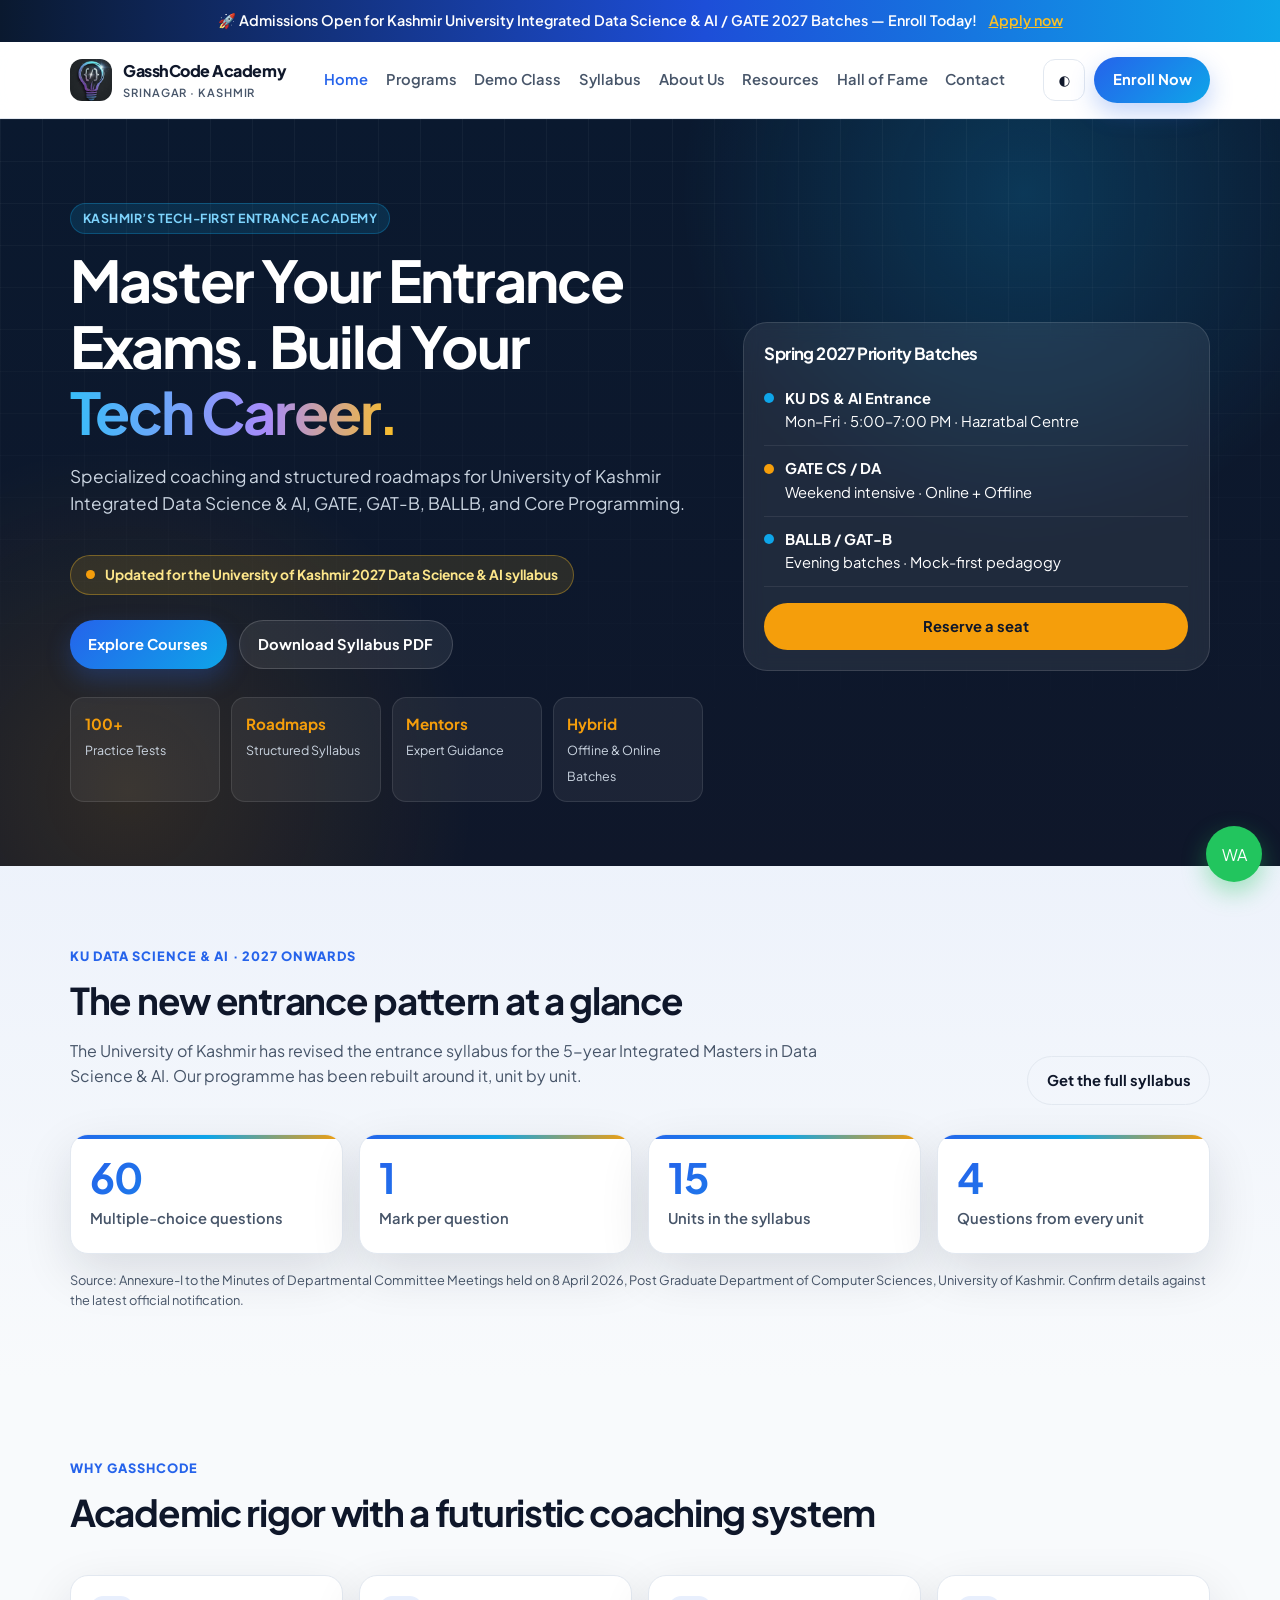
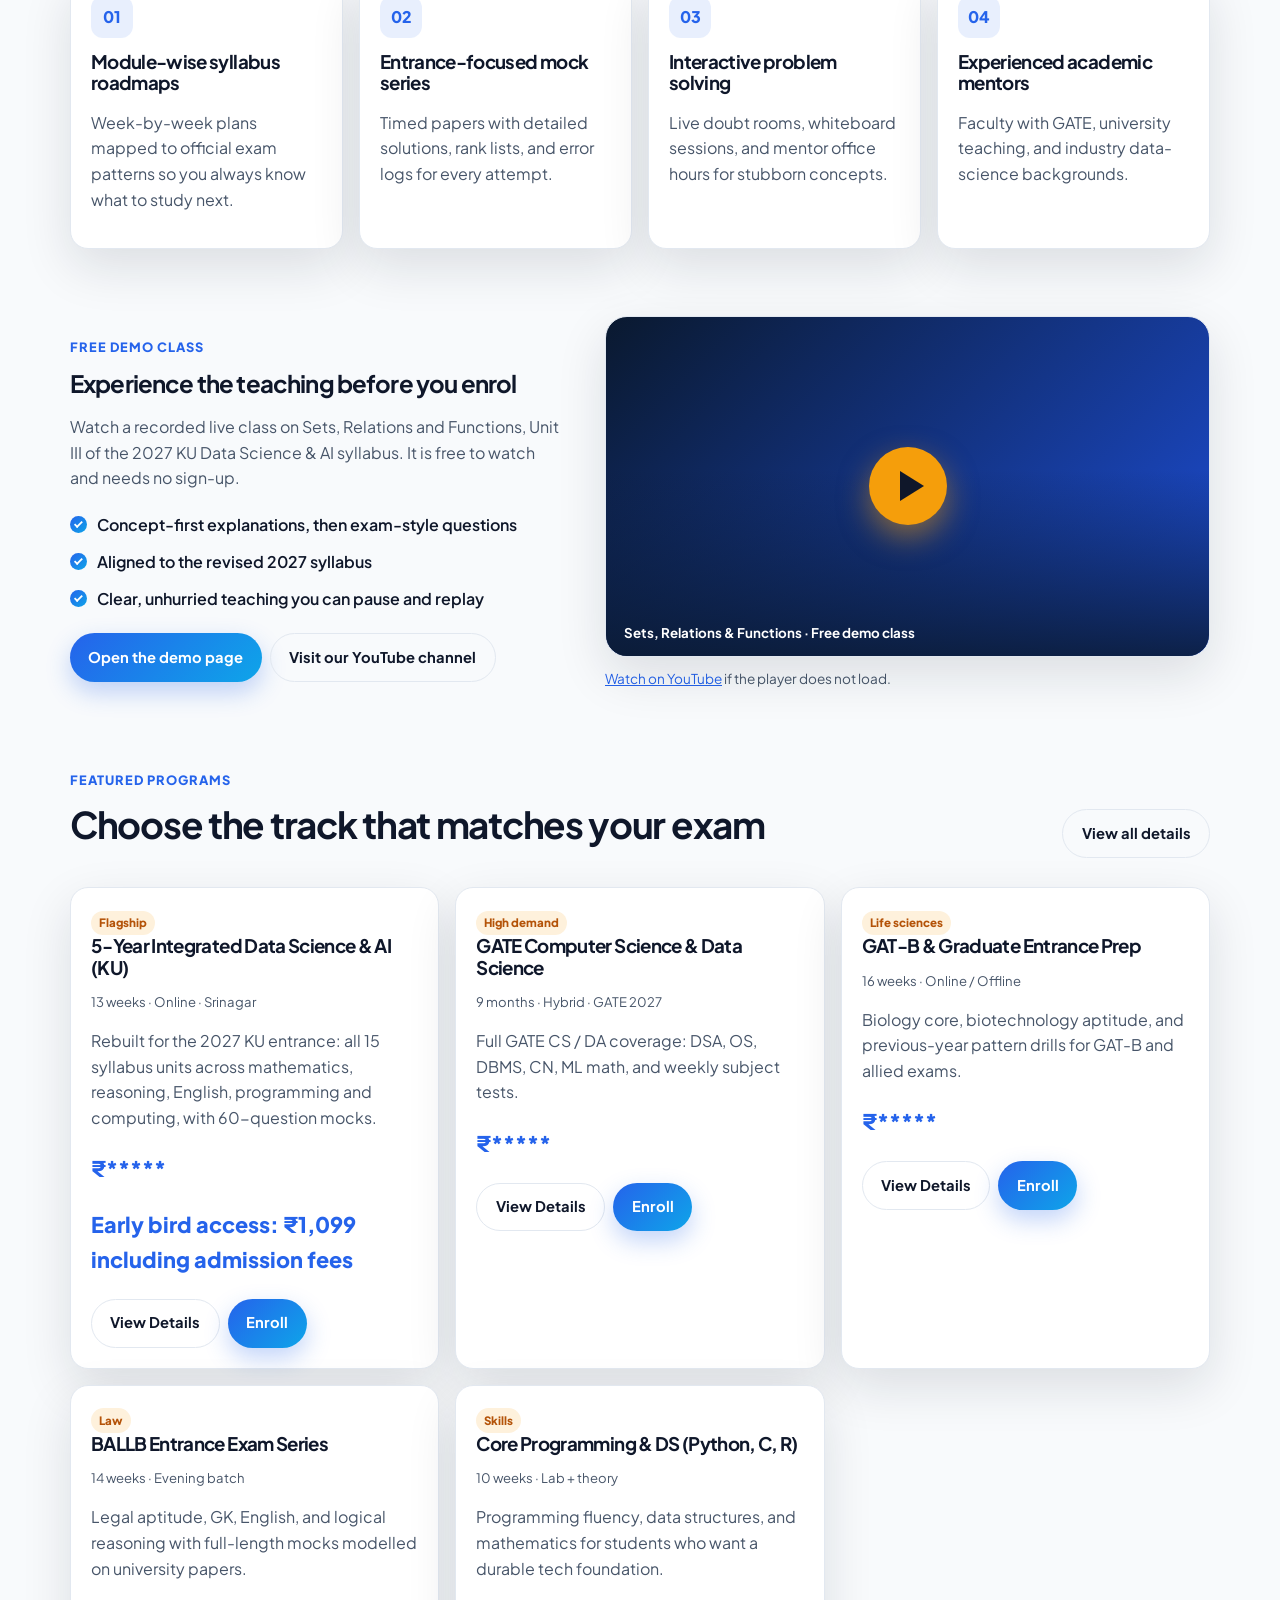
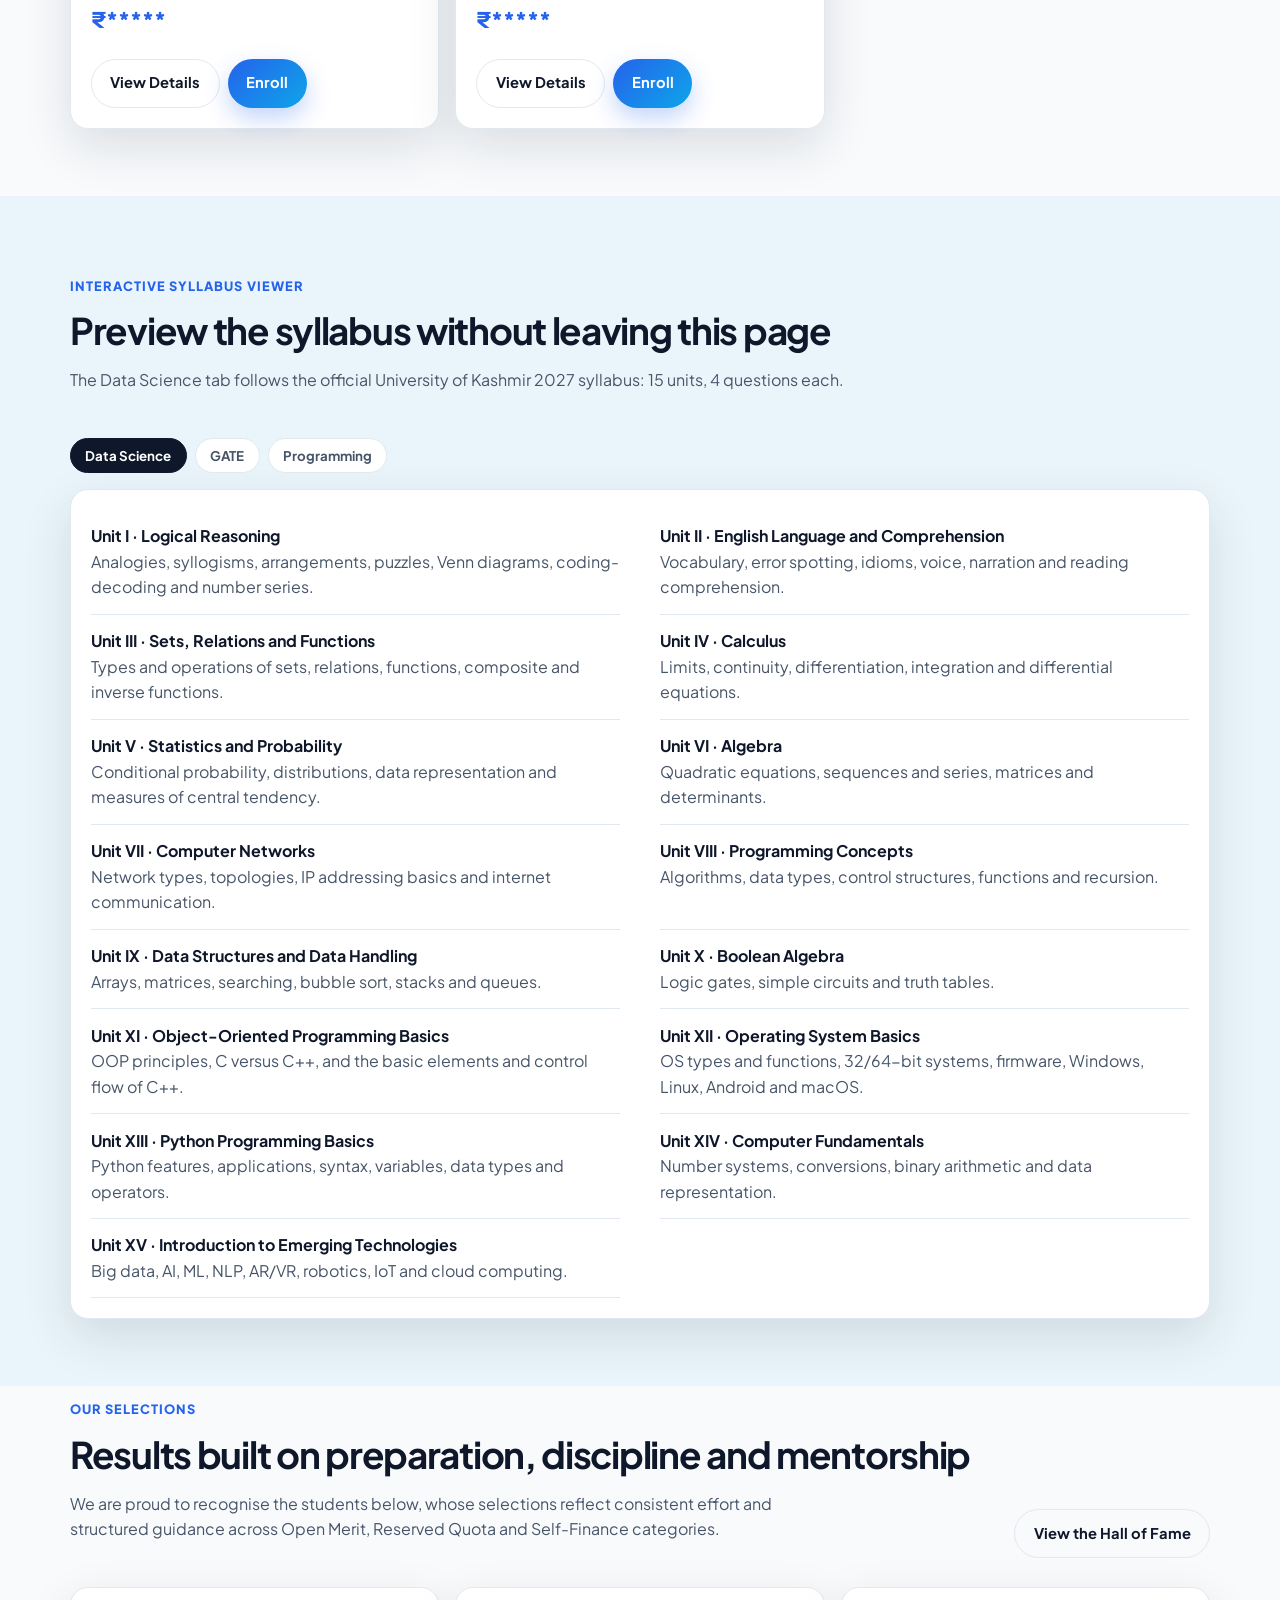
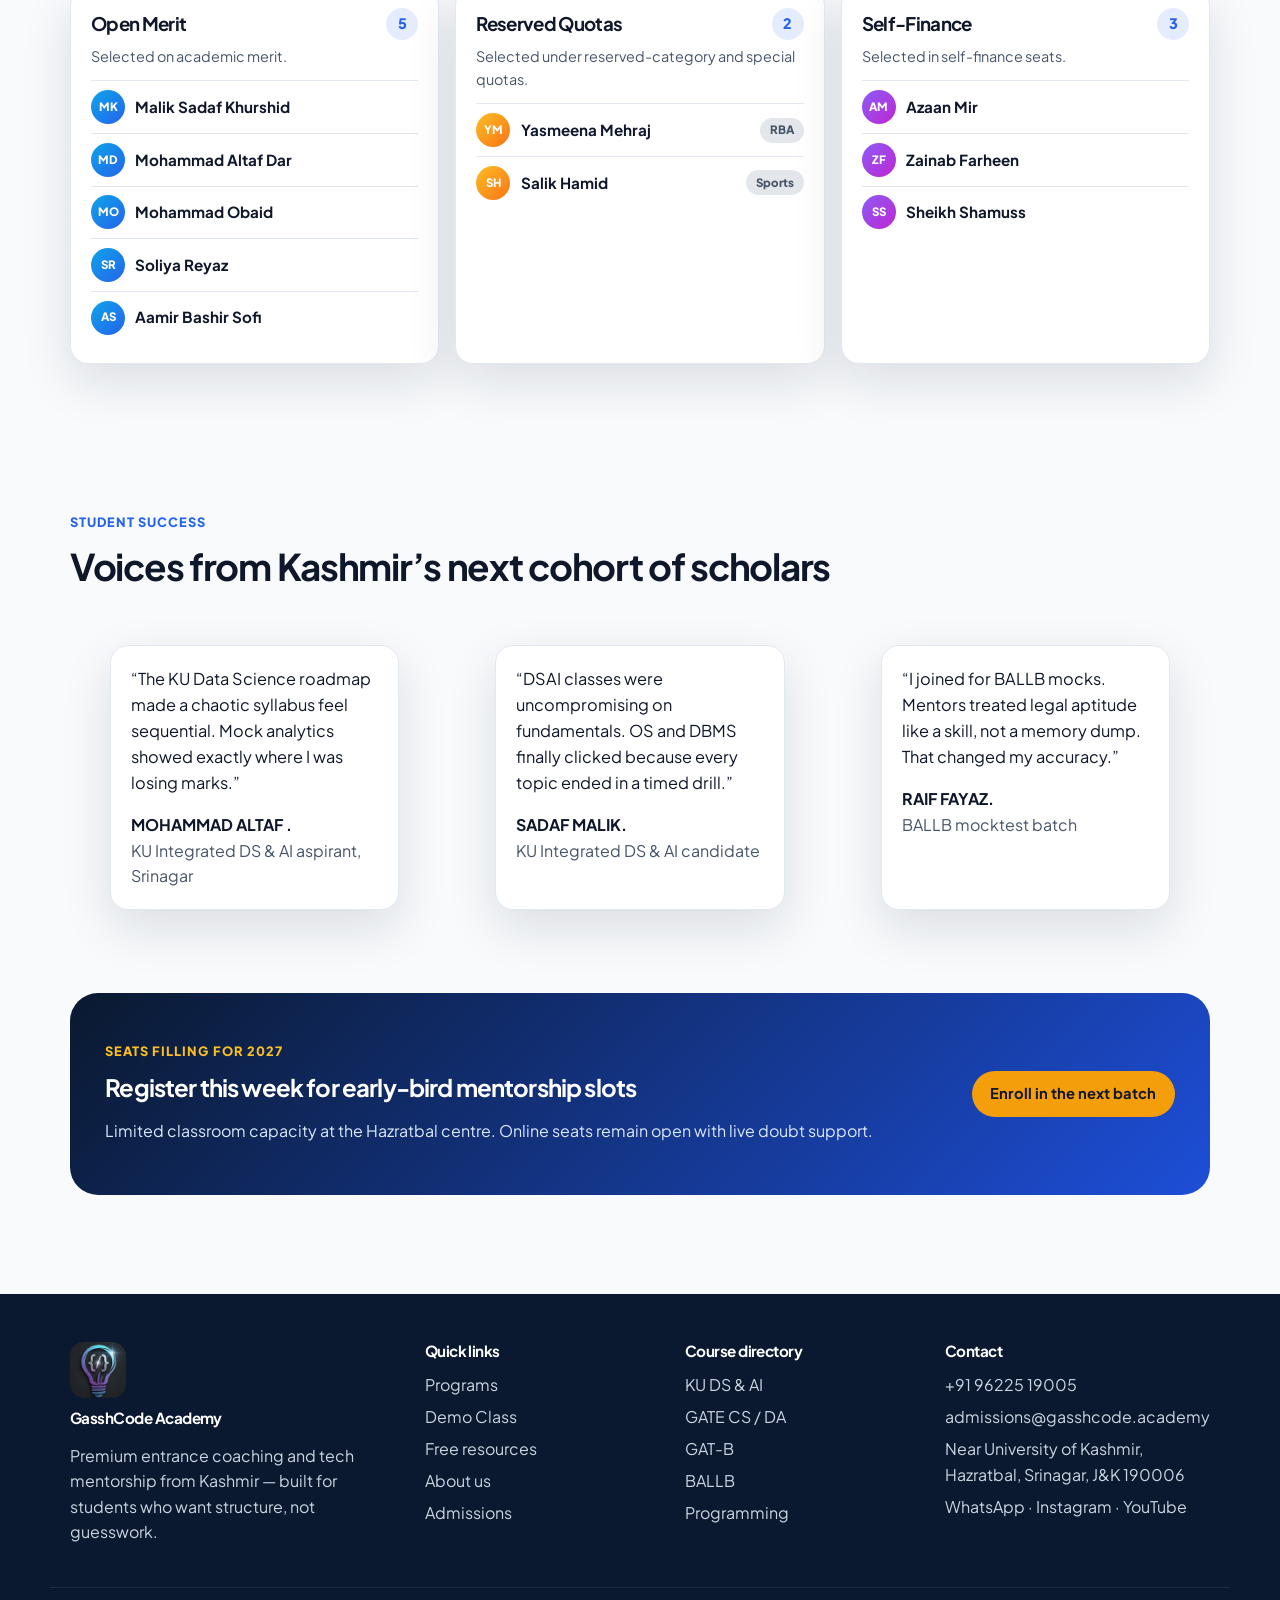
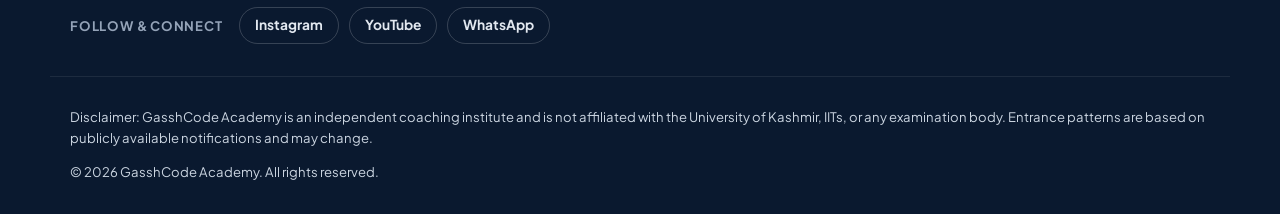
==== commit b4e14936: "Update homepage course details Co-authored-by: Copilot <223556219+Copilot@users.noreply.github.com>" ====
--- a/index.html
+++ b/index.html
@@ -196,11 +196,11 @@
           <article class="card">
             <span class="badge">Flagship</span>
             <h3>5-Year Integrated Data Science &amp; AI (KU)</h3>
-            <div class="meta-row">12 weeks · Offline / Online · Srinagar</div>
+            <div class="meta-row">13 weeks · Online · Srinagar</div>
             <p class="muted">Rebuilt for the 2027 KU entrance: all 15 syllabus units across mathematics, reasoning,
               English, programming and computing, with 60-question mocks.</p>
             <p class="price">₹*****</p>
-            <p class="price">Early bird access: ₹1,499</p>
+            <p class="price">Early bird access: ₹1,099 including admission fees</p>
             <div class="card-actions">
               <a class="btn btn-secondary" href="courses.html#ku-dsai">View Details</a>
               <a class="btn btn-primary" href="contact.html">Enroll</a>
